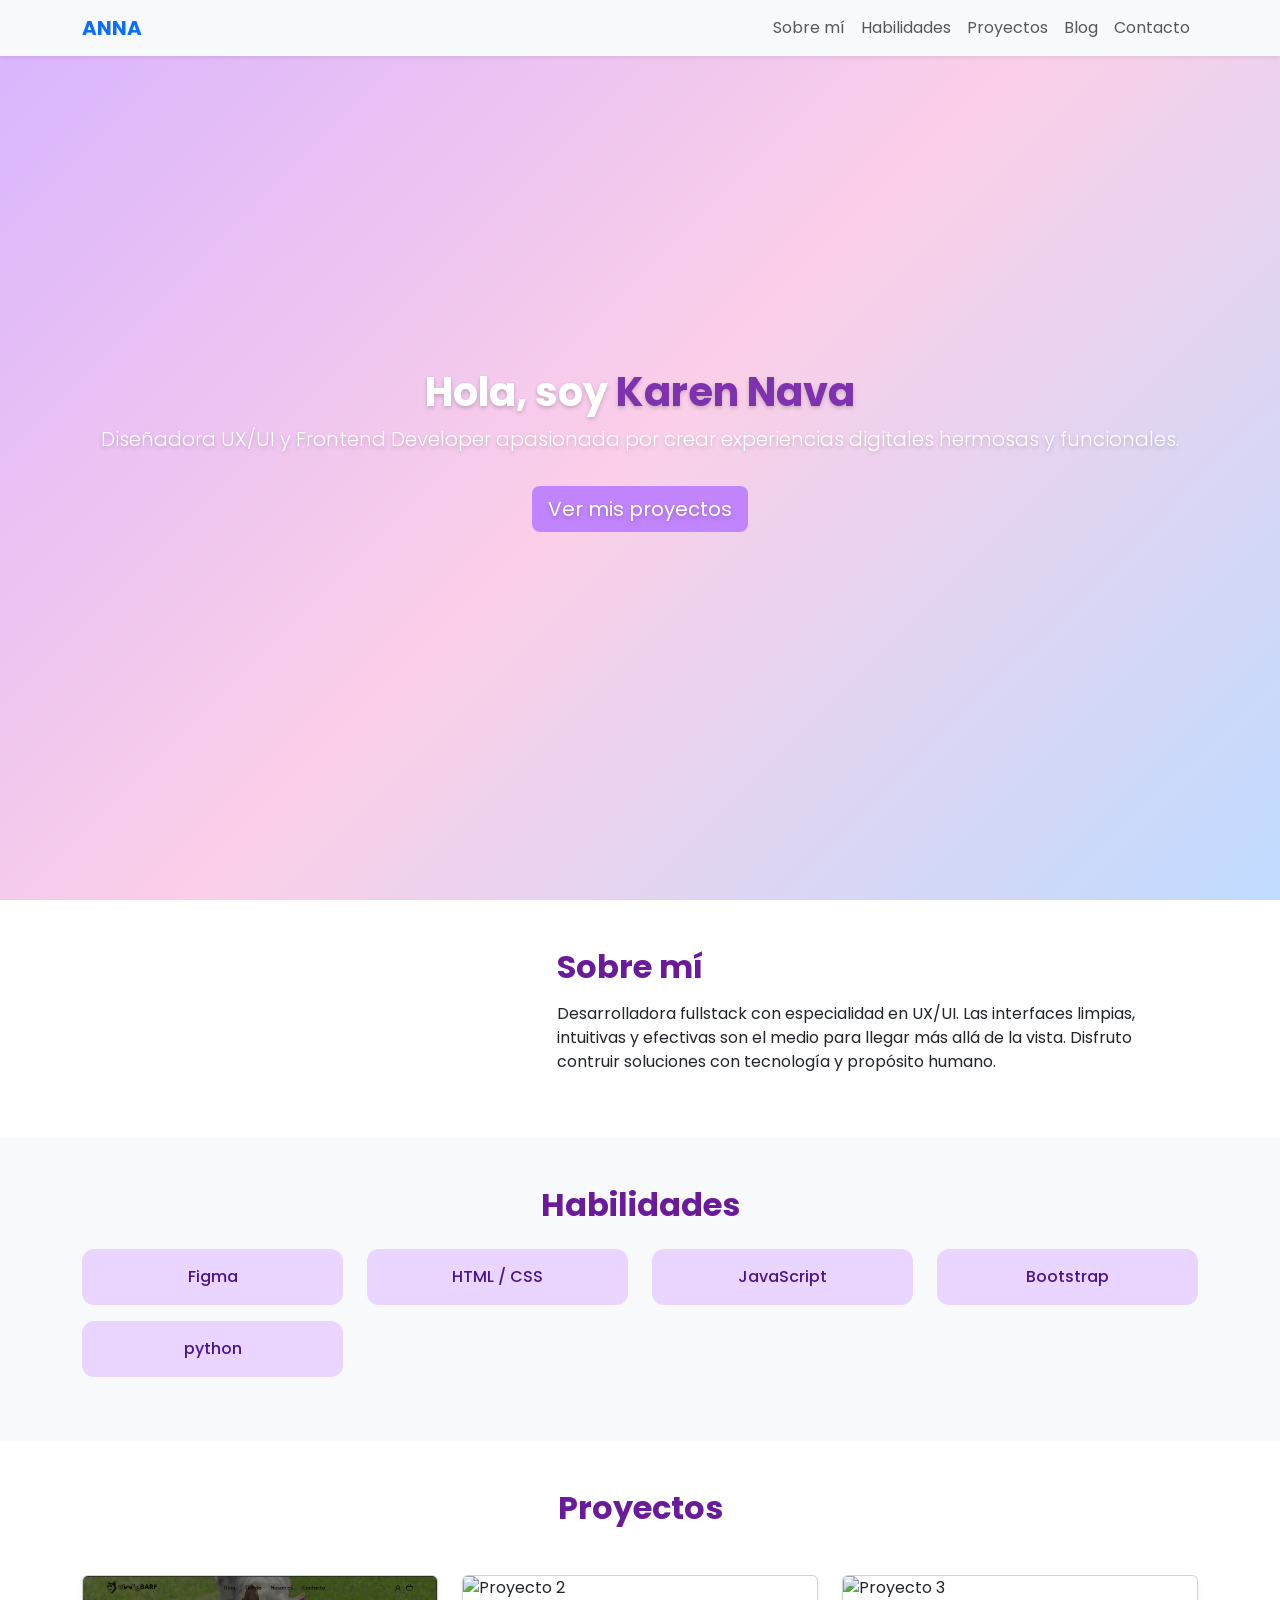
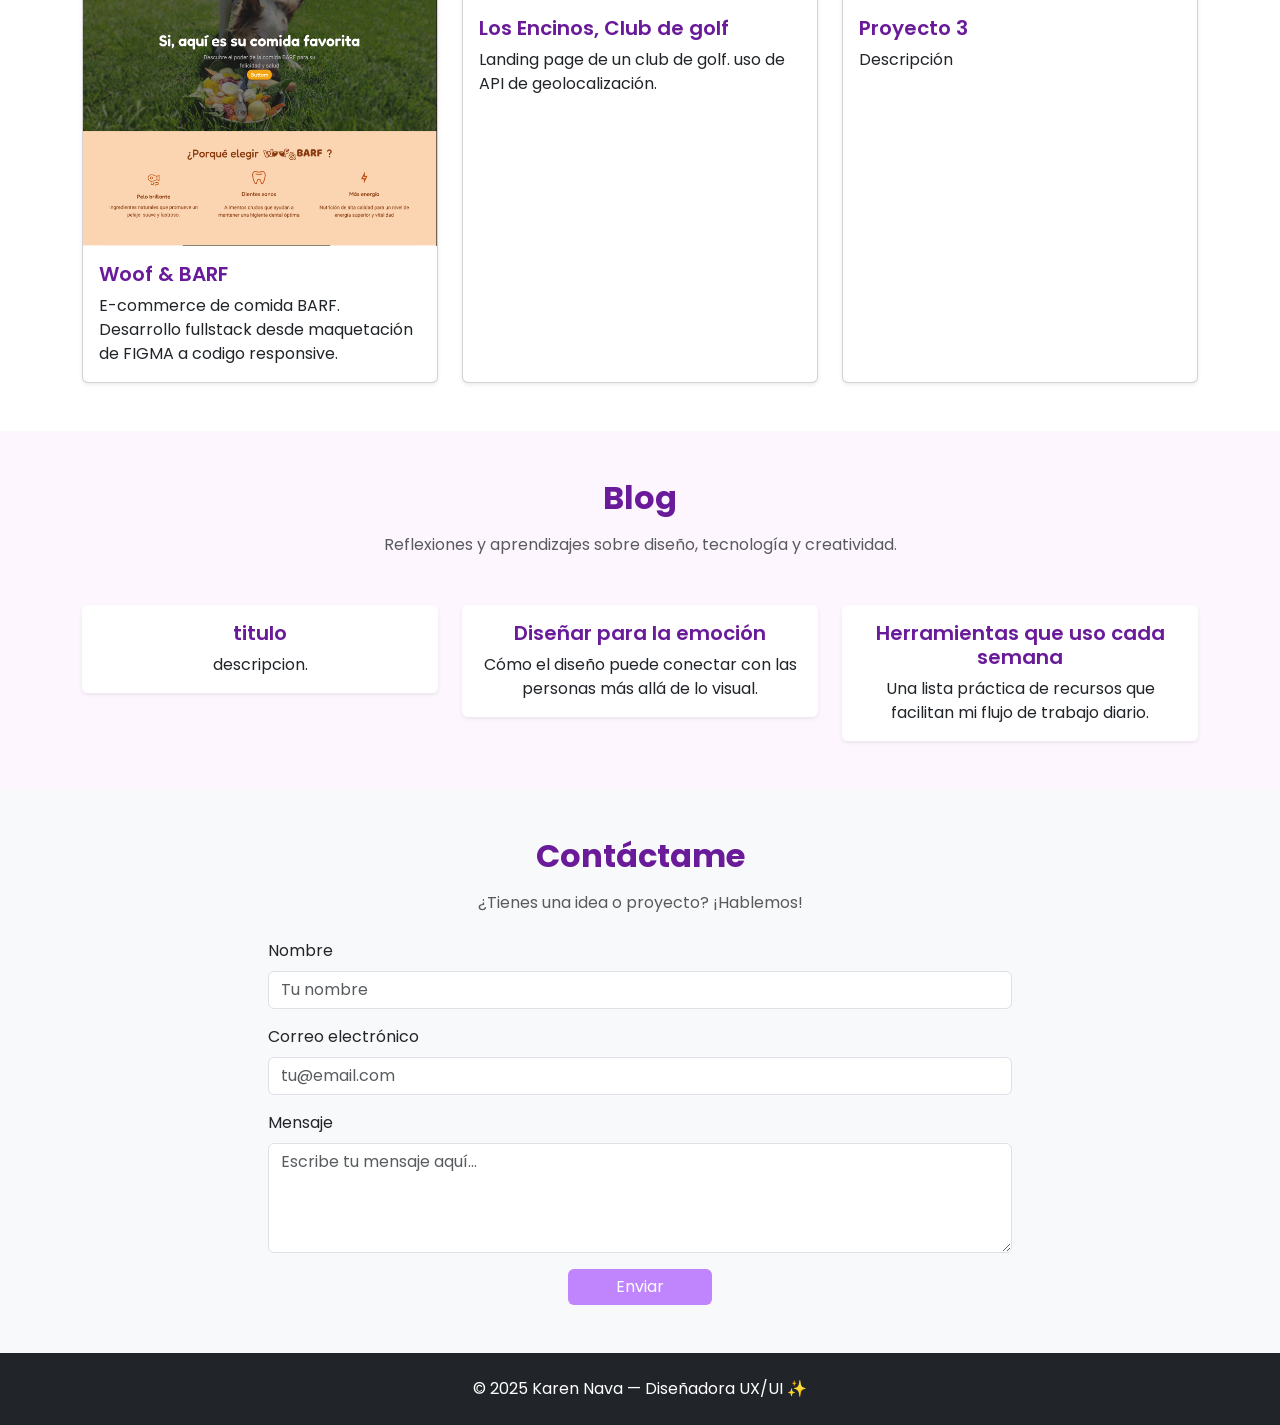
==== index.html @ 2231eab2 "agrego archivos html y css" ====
<!DOCTYPE html>
<html lang="es">
<head>
<meta charset="UTF-8">
<meta name="viewport" content="width=device-width, initial-scale=1.0">
<title>Karen Nava - Portafolio</title>
<link href="https://cdn.jsdelivr.net/npm/bootstrap@5.3.3/dist/css/bootstrap.min.css" rel="stylesheet">
<link href="https://fonts.googleapis.com/css2?family=Poppins:wght@300;500;700&display=swap" rel="stylesheet">
<link rel="stylesheet" href="style.css">
</head>
<body>

<!-- NAVBAR -->
  <nav class="navbar navbar-expand-lg navbar-light bg-light shadow-sm fixed-top">
    <div class="container">
      <a class="navbar-brand fw-bold text-primary" href="#">ANNA</a>
      <button class="navbar-toggler" type="button" data-bs-toggle="collapse" data-bs-target="#navbarNav">
        <span class="navbar-toggler-icon"></span>
      </button>
      <div class="collapse navbar-collapse justify-content-end" id="navbarNav">
        <ul class="navbar-nav">
          <li class="nav-item"><a class="nav-link" href="#about">Sobre mí</a></li>
          <li class="nav-item"><a class="nav-link" href="#skills">Habilidades</a></li>
          <li class="nav-item"><a class="nav-link" href="#projects">Proyectos</a></li>
          <li class="nav-item"><a class="nav-link" href="#blog">Blog</a></li>
          <li class="nav-item"><a class="nav-link" href="#contact">Contacto</a></li>
        </ul>
      </div>
    </div>
  </nav>

  <!-- HERO / ENCABEZADO PRINCIPAL -->
  <section class="hero d-flex align-items-center justify-content-center text-center">
    <div>
      <h1 class="fw-bold">Hola, soy <span class="highlight">Karen Nava</span></h1>
      <p class="lead">Diseñadora UX/UI y Frontend Developer apasionada por crear experiencias digitales hermosas y funcionales.</p>
      <a href="#projects" class="btn btn-lg btn-primary mt-3">Ver mis proyectos</a>
    </div>
  </section>

  <!--SOBRE MÍ -->
  <section id="about" class="container py-5">
    <div class="row align-items-center">
      <div class="col-md-5 text-center">
      </div>
      <div class="col-md-7">
        <h2 class="section-title">Sobre mí</h2>
        <p>
          Desarrolladora fullstack con especialidad en UX/UI. 
          
          Las interfaces limpias, intuitivas y efectivas son el medio para llegar más allá de la vista. 
          Disfruto contruir soluciones con tecnología y propósito humano.
        </p>
      </div>
    </div>
  </section>

  <!-- HABILIDADES -->
  <section id="skills" class="skills-section text-center py-5">
    <div class="container">
    <h2 class="section-title">Habilidades</h2>
    <div class="row mt-4">
        <div class="col-md-3 col-6 mb-3">
        <div class="skill-card">Figma</div>
        </div>
        <div class="col-md-3 col-6 mb-3">
        <div class="skill-card">HTML / CSS</div>
        </div>
        <div class="col-md-3 col-6 mb-3">
        <div class="skill-card">JavaScript</div>
        </div>
        <div class="col-md-3 col-6 mb-3">
        <div class="skill-card">Bootstrap</div>
        </div>
        <div class="col-md-3 col-6 mb-3">
        <div class="skill-card">python</div>
        </div>

        </div>
      </div>
    </div>
  </section>

  <!-- 🎨 PROYECTOS -->
  <section id="projects" class="container py-5">
    <h2 class="section-title text-center">Proyectos</h2>
    <div class="row mt-4 g-4">
      <!-- Proyecto 1 -->
      <div class="col-md-4">
        <div class="card shadow-sm h-100">
          <img src="assets/fondos/woof and BARF index.png" class="card-img-top" alt="Proyecto 1">
          <div class="card-body">
            <h5 class="card-title">Woof & BARF</h5>
            <p class="card-text">E-commerce de comida BARF. Desarrollo fullstack desde maquetación de FIGMA a codigo responsive.</p>
          </div>
        </div>
      </div>

      <!-- Proyecto 2 -->
      <div class="col-md-4">
        <div class="card shadow-sm h-100">
          <img src="assets/proyecto2.jpg" class="card-img-top" alt="Proyecto 2">
          <div class="card-body">
            <h5 class="card-title">Los Encinos, Club de golf</h5>
            <p class="card-text">Landing page de un club de golf. uso de API de geolocalización.</p>
          </div>
        </div>
      </div>

      <!-- Proyecto 3 -->
      <div class="col-md-4">
        <div class="card shadow-sm h-100">
          <img src="assets/proyecto3.jpg" class="card-img-top" alt="Proyecto 3">
          <div class="card-body">
            <h5 class="card-title">Proyecto 3</h5>
            <p class="card-text">Descripción</p>
          </div>
        </div>
      </div>
    </div>
  </section>

  <!-- ✨ BLOG -->
  <section id="blog" class="blog-section py-5 text-center">
    <div class="container">
      <h2 class="section-title">Blog</h2>
      <p class="text-muted mb-5">Reflexiones y aprendizajes sobre diseño, tecnología y creatividad.</p>
      <div class="row g-4">
        <div class="col-md-4">
          <div class="card border-0 shadow-sm">
            <div class="card-body">
              <h5 class="card-title">titulo</h5>
              <p class="card-text">descripcion.</p>
            </div>
          </div>
        </div>
        <div class="col-md-4">
          <div class="card border-0 shadow-sm">
            <div class="card-body">
              <h5 class="card-title">Diseñar para la emoción</h5>
              <p class="card-text">Cómo el diseño puede conectar con las personas más allá de lo visual.</p>
            </div>
          </div>
        </div>
        <div class="col-md-4">
          <div class="card border-0 shadow-sm">
            <div class="card-body">
              <h5 class="card-title">Herramientas que uso cada semana</h5>
              <p class="card-text">Una lista práctica de recursos que facilitan mi flujo de trabajo diario.</p>
            </div>
          </div>
        </div>
      </div>
    </div>
  </section>

  <!-- 💌 CONTACTO -->
  <section id="contact" class="contact-section bg-light py-5">
    <div class="container">
      <h2 class="section-title text-center">Contáctame</h2>
      <p class="text-center text-muted mb-4">¿Tienes una idea o proyecto? ¡Hablemos!</p>

      <!-- Formulario con Bootstrap -->
      <form class="col-md-8 mx-auto">
        <div class="mb-3">
          <label class="form-label">Nombre</label>
          <input type="text" class="form-control" placeholder="Tu nombre">
        </div>
        <div class="mb-3">
          <label class="form-label">Correo electrónico</label>
          <input type="email" class="form-control" placeholder="tu@email.com">
        </div>
        <div class="mb-3">
          <label class="form-label">Mensaje</label>
          <textarea class="form-control" rows="4" placeholder="Escribe tu mensaje aquí..."></textarea>
        </div>
        <div class="text-center">
          <button type="submit" class="btn btn-primary px-5">Enviar</button>
        </div>
      </form>
    </div>
  </section>

  <!-- 🌙 FOOTER -->
  <footer class="text-center py-4 bg-dark text-white">
    © 2025 Karen Nava — Diseñadora UX/UI ✨
  </footer>

  <!-- Bootstrap JS -->
  <script src="https://cdn.jsdelivr.net/npm/bootstrap@5.3.3/dist/js/bootstrap.bundle.min.js"></script>
  <script src="script.js"></script>
</body>
</html>
---- style.css ----
/* Fuente general */
body {
  font-family: 'Poppins', sans-serif;
  scroll-behavior: smooth;
}

/*Sección hero */
.hero {
  height: 100vh;
  background: linear-gradient(135deg, #d8b4fe, #fbcfe8, #bfdbfe);
 /* background-image: "./assets/fondos/portada";*/
  color: #fff;
  text-shadow: 0 2px 4px rgba(0,0,0,0.2);
  padding: 0 15px;
}

.highlight {
  color: #7f32ae;
}

/* Títulos de sección */
.section-title {
  font-weight: 700;
  color: #6a1b9a;
  margin-bottom: 1rem;
}

/* Habilidades */
.skills-section {
  background: #f8f9fa;
}

.skill-card {
  background: #e9d5ff;
  border-radius: 12px;
  padding: 1rem;
  font-weight: 500;
  color: #4a148c;
  transition: transform 0.3s ease;
}

.skill-card:hover {
  transform: translateY(-5px);
  background: #d8b4fe;
}

/* ✨ Blog */
.blog-section {
  background: #fef6ff;
}

.card-title {
  color: #6a1b9a;
  font-weight: 600;
}

/* Formulario */
.btn-primary {
  background-color: #c084fc;
  border: none;
}

.btn-primary:hover {
  background-color: #a855f7;
}

/* 🌙 Footer */
footer {
  background: #5f2888;
}
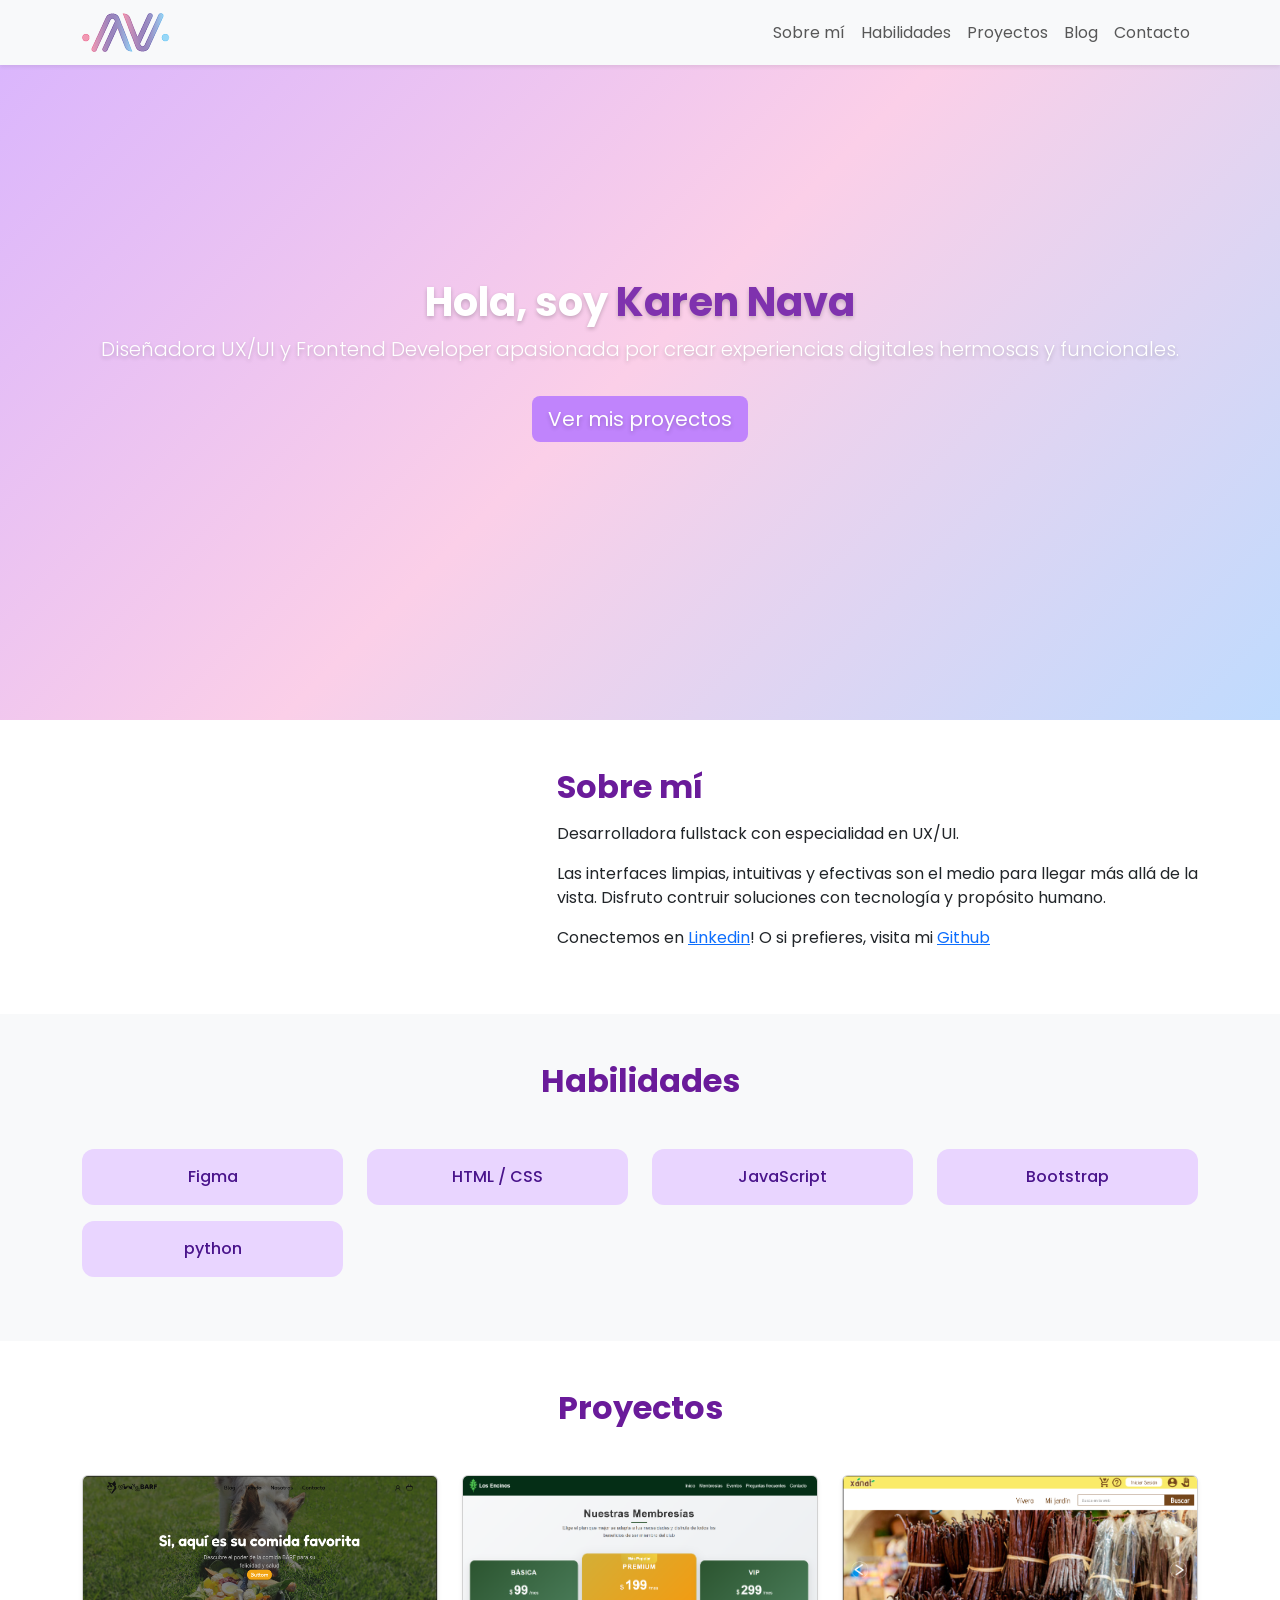
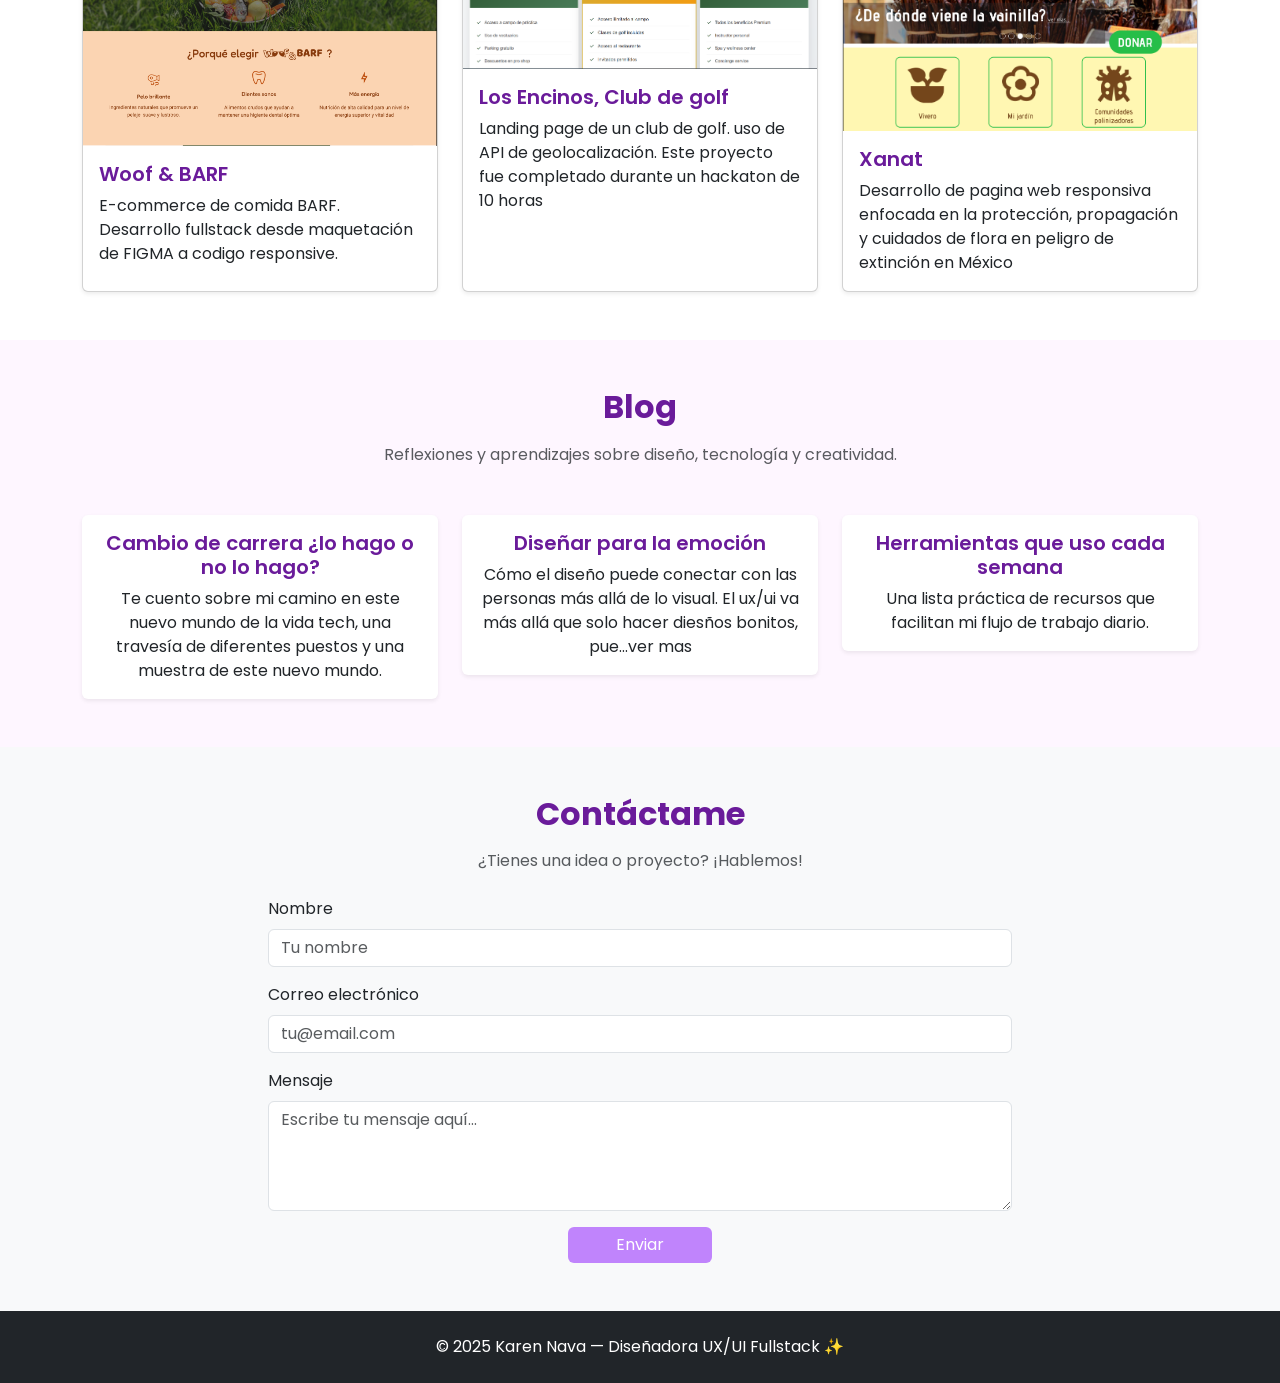
==== commit 29d23ad6: "actualización de información" ====
--- a/index.html
+++ b/index.html
@@ -13,7 +13,9 @@
 <!-- NAVBAR -->
   <nav class="navbar navbar-expand-lg navbar-light bg-light shadow-sm fixed-top">
     <div class="container">
-      <a class="navbar-brand fw-bold text-primary" href="#">ANNA</a>
+      <a class="navbar-brand" href="#">
+                <img src="./assets/logo/logo anna.png" alt="Logo ANNA" id="logo" class="logo">
+</a>
       <button class="navbar-toggler" type="button" data-bs-toggle="collapse" data-bs-target="#navbarNav">
         <span class="navbar-toggler-icon"></span>
       </button>
@@ -45,12 +47,12 @@
       </div>
       <div class="col-md-7">
         <h2 class="section-title">Sobre mí</h2>
-        <p>
-          Desarrolladora fullstack con especialidad en UX/UI. 
+        <p>Desarrolladora fullstack con especialidad en UX/UI.</p> 
           
-          Las interfaces limpias, intuitivas y efectivas son el medio para llegar más allá de la vista. 
-          Disfruto contruir soluciones con tecnología y propósito humano.
+        <p>Las interfaces limpias, intuitivas y efectivas son el medio para llegar más allá de la vista. 
+          Disfruto contruir soluciones con tecnología y propósito humano.</p>
         </p>
+        <p> Conectemos en <a class="Linkedin-link" href="https://www.linkedin.com/in/karen-nava/">Linkedin</a>! O si prefieres, visita mi <a class="Github-link" href="https://github.com/byannakn">Github</a> </p>
       </div>
     </div>
   </section>
@@ -59,7 +61,7 @@
   <section id="skills" class="skills-section text-center py-5">
     <div class="container">
     <h2 class="section-title">Habilidades</h2>
-    <div class="row mt-4">
+    <div class="row mt-5">
         <div class="col-md-3 col-6 mb-3">
         <div class="skill-card">Figma</div>
         </div>
@@ -81,7 +83,7 @@
     </div>
   </section>
 
-  <!-- 🎨 PROYECTOS -->
+  <!-- PROYECTOS -->
   <section id="projects" class="container py-5">
     <h2 class="section-title text-center">Proyectos</h2>
     <div class="row mt-4 g-4">
@@ -99,10 +101,10 @@
       <!-- Proyecto 2 -->
       <div class="col-md-4">
         <div class="card shadow-sm h-100">
-          <img src="assets/proyecto2.jpg" class="card-img-top" alt="Proyecto 2">
+          <img src="assets/fondos/Los encinos landing page.png" class="card-img-top" alt="Proyecto 2">
           <div class="card-body">
             <h5 class="card-title">Los Encinos, Club de golf</h5>
-            <p class="card-text">Landing page de un club de golf. uso de API de geolocalización.</p>
+            <p class="card-text">Landing page de un club de golf. uso de API de geolocalización. Este proyecto fue completado durante un hackaton de 10 horas</p>
           </div>
         </div>
       </div>
@@ -110,17 +112,17 @@
       <!-- Proyecto 3 -->
       <div class="col-md-4">
         <div class="card shadow-sm h-100">
-          <img src="assets/proyecto3.jpg" class="card-img-top" alt="Proyecto 3">
+          <img src="assets/fondos/xanat.png" class="card-img-top" alt="Proyecto 3">
           <div class="card-body">
-            <h5 class="card-title">Proyecto 3</h5>
-            <p class="card-text">Descripción</p>
+            <h5 class="card-title">Xanat</h5>
+            <p class="card-text">Desarrollo de pagina web responsiva enfocada en la protección, propagación y cuidados de flora en peligro de extinción en México</p>
           </div>
         </div>
       </div>
     </div>
   </section>
 
-  <!-- ✨ BLOG -->
+  <!-- BLOG -->
   <section id="blog" class="blog-section py-5 text-center">
     <div class="container">
       <h2 class="section-title">Blog</h2>
@@ -129,8 +131,8 @@
         <div class="col-md-4">
           <div class="card border-0 shadow-sm">
             <div class="card-body">
-              <h5 class="card-title">titulo</h5>
-              <p class="card-text">descripcion.</p>
+              <h5 class="card-title">Cambio de carrera ¿lo hago o no lo hago?</h5>
+              <p class="card-text">Te cuento sobre mi camino en este nuevo mundo de la vida tech, una travesía de diferentes puestos y una muestra de este nuevo mundo.</p>
             </div>
           </div>
         </div>
@@ -138,7 +140,7 @@
           <div class="card border-0 shadow-sm">
             <div class="card-body">
               <h5 class="card-title">Diseñar para la emoción</h5>
-              <p class="card-text">Cómo el diseño puede conectar con las personas más allá de lo visual.</p>
+              <p class="card-text">Cómo el diseño puede conectar con las personas más allá de lo visual. El ux/ui va más allá  que solo hacer diesños bonitos, pue...ver mas</p>
             </div>
           </div>
         </div>
@@ -154,7 +156,7 @@
     </div>
   </section>
 
-  <!-- 💌 CONTACTO -->
+  <!-- CONTACTO -->
   <section id="contact" class="contact-section bg-light py-5">
     <div class="container">
       <h2 class="section-title text-center">Contáctame</h2>
@@ -181,9 +183,9 @@
     </div>
   </section>
 
-  <!-- 🌙 FOOTER -->
+  <!-- FOOTER -->
   <footer class="text-center py-4 bg-dark text-white">
-    © 2025 Karen Nava — Diseñadora UX/UI ✨
+    © 2025 Karen Nava — Diseñadora UX/UI Fullstack ✨
   </footer>
 
   <!-- Bootstrap JS -->
--- a/style.css
+++ b/style.css
@@ -6,7 +6,7 @@
 
 /*Sección hero */
 .hero {
-  height: 100vh;
+  height: 80vh;
   background: linear-gradient(135deg, #d8b4fe, #fbcfe8, #bfdbfe);
  /* background-image: "./assets/fondos/portada";*/
   color: #fff;
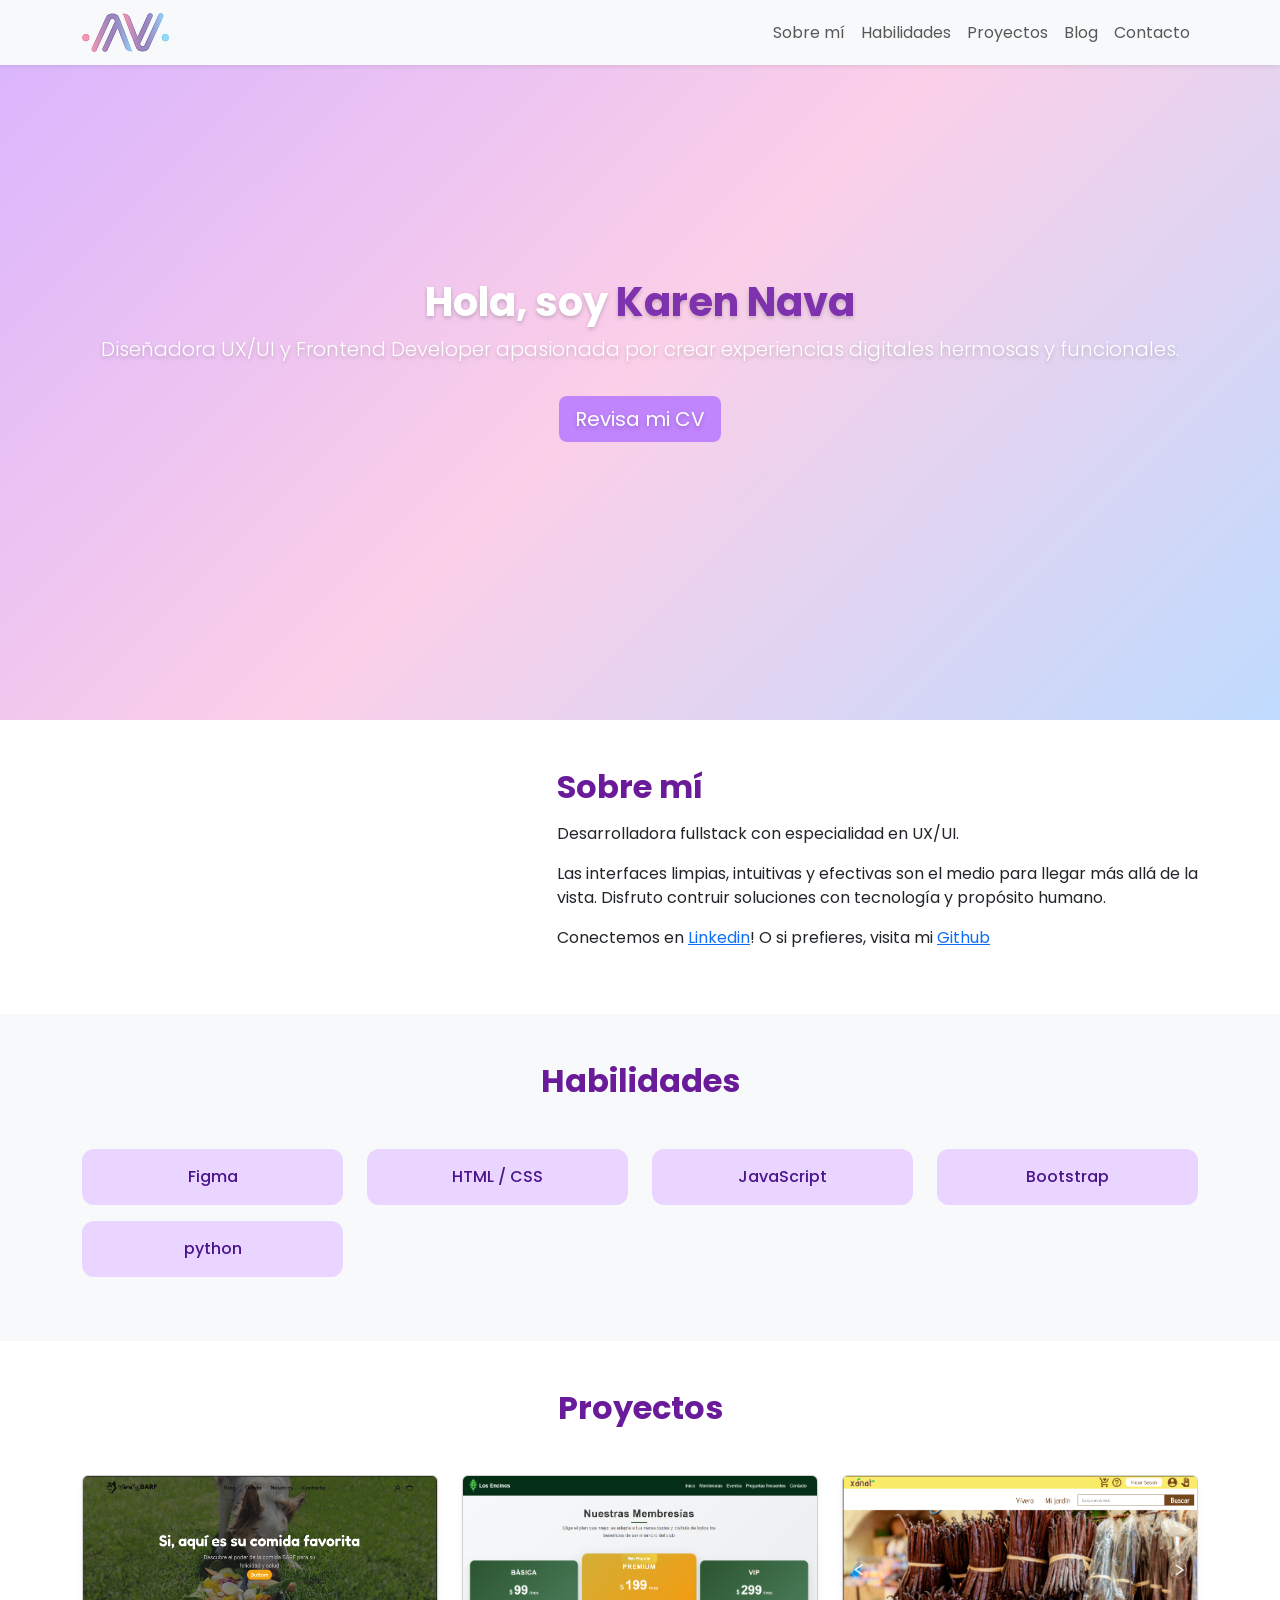
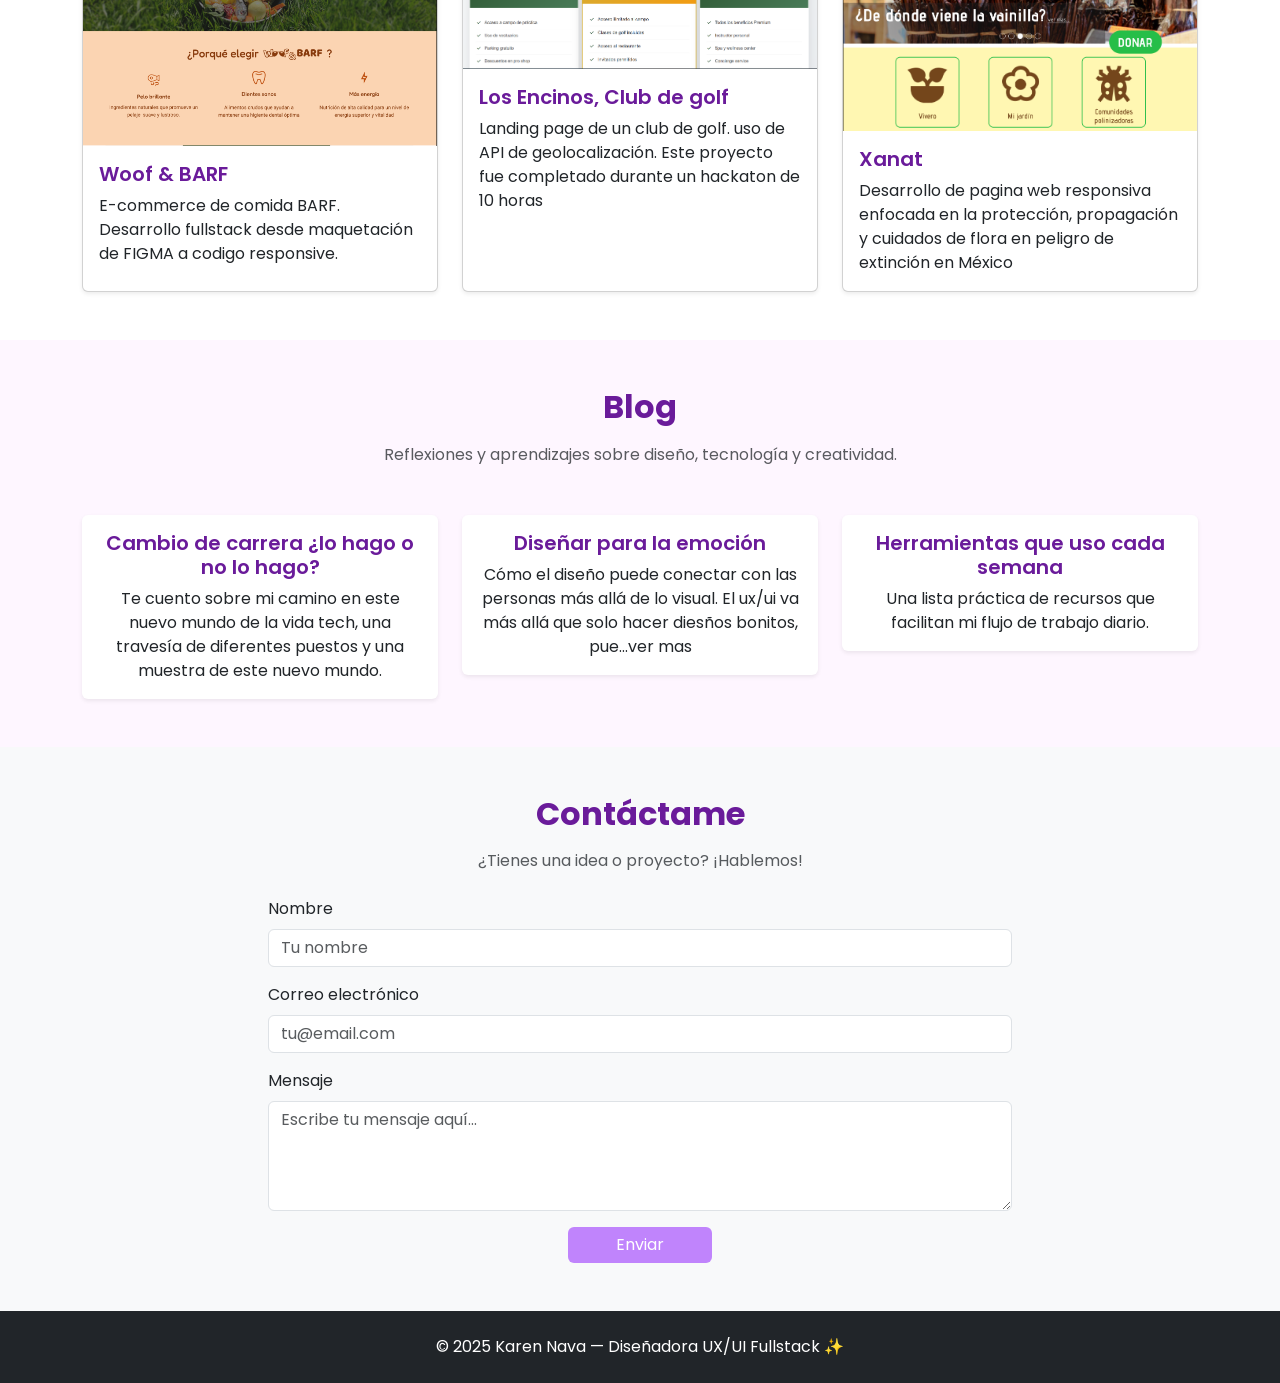
==== commit 12389ca1: "update" ====
--- a/index.html
+++ b/index.html
@@ -36,7 +36,7 @@
     <div>
       <h1 class="fw-bold">Hola, soy <span class="highlight">Karen Nava</span></h1>
       <p class="lead">Diseñadora UX/UI y Frontend Developer apasionada por crear experiencias digitales hermosas y funcionales.</p>
-      <a href="#projects" class="btn btn-lg btn-primary mt-3">Ver mis proyectos</a>
+      <a href="./assets/ANA KAREN NAVA MARTINEZ CV .pdf" class="btn btn-lg btn-primary mt-3">Revisa mi CV</a>
     </div>
   </section>
 
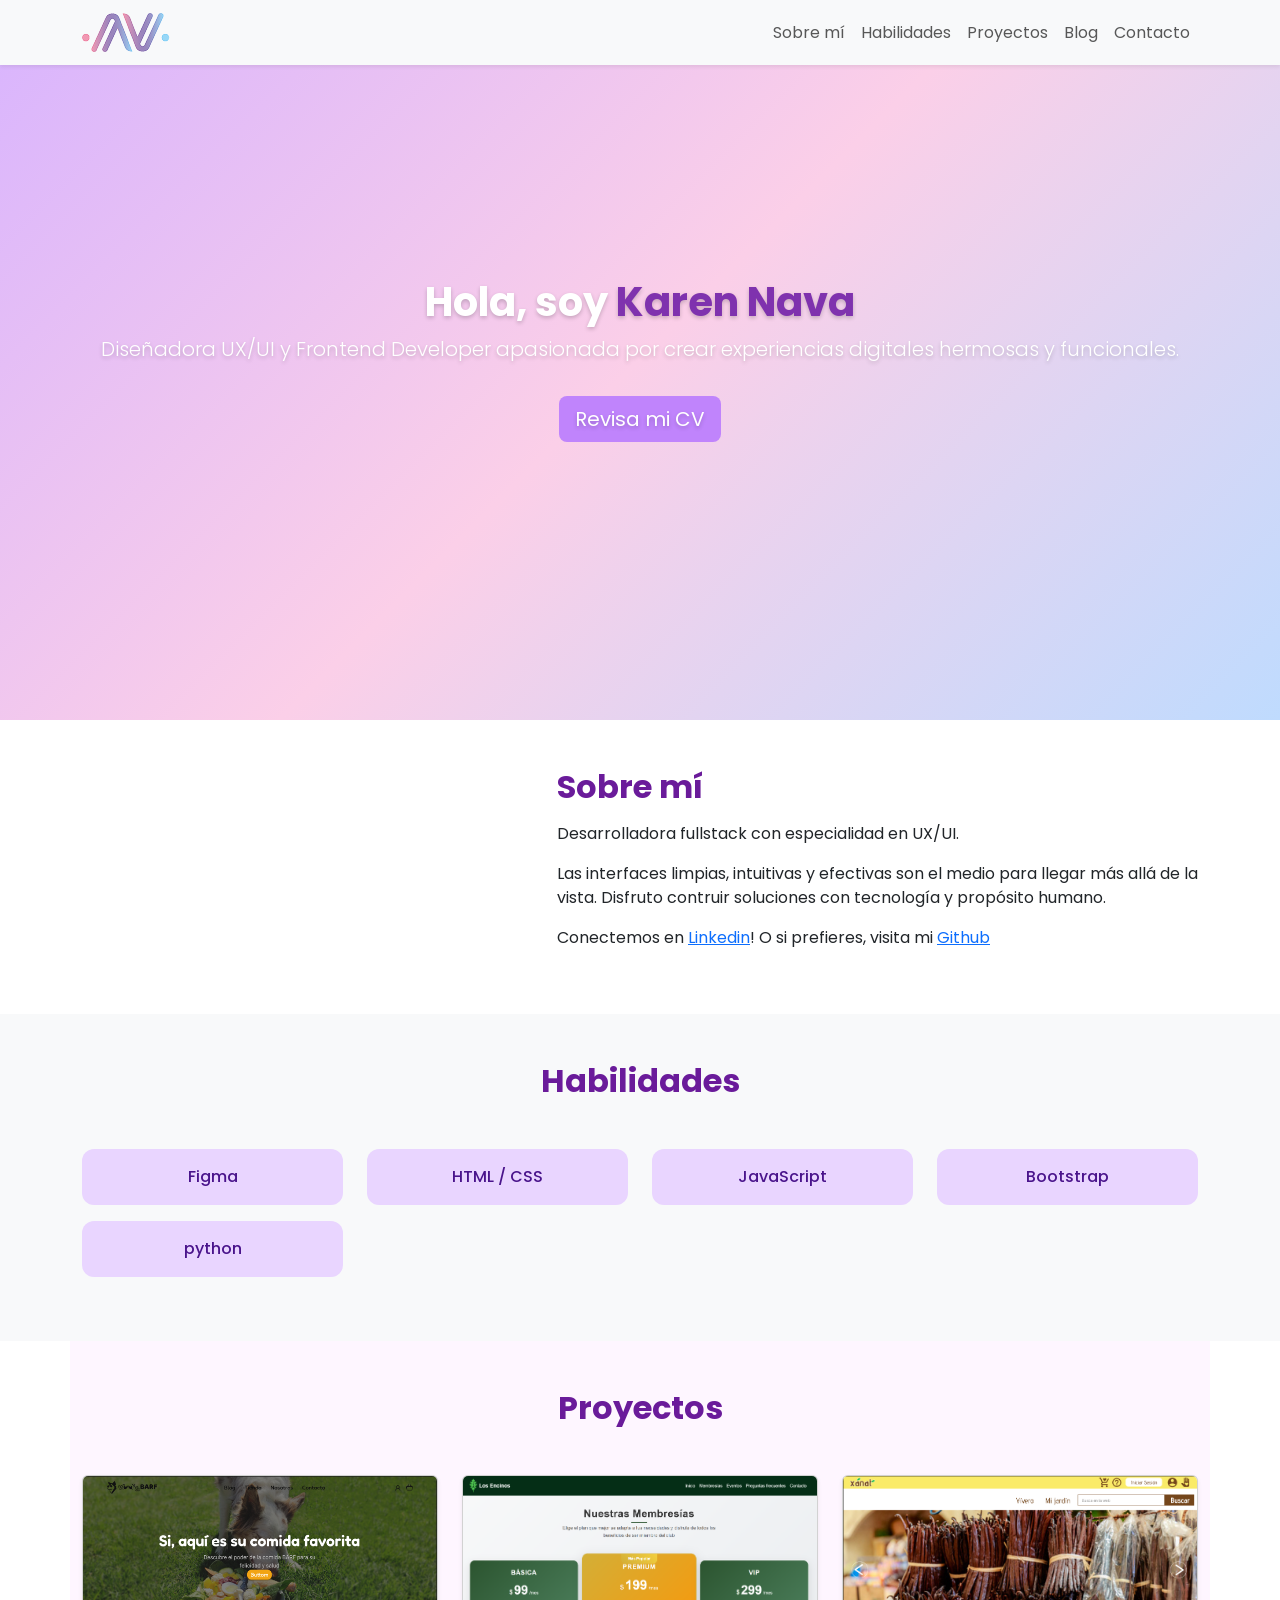
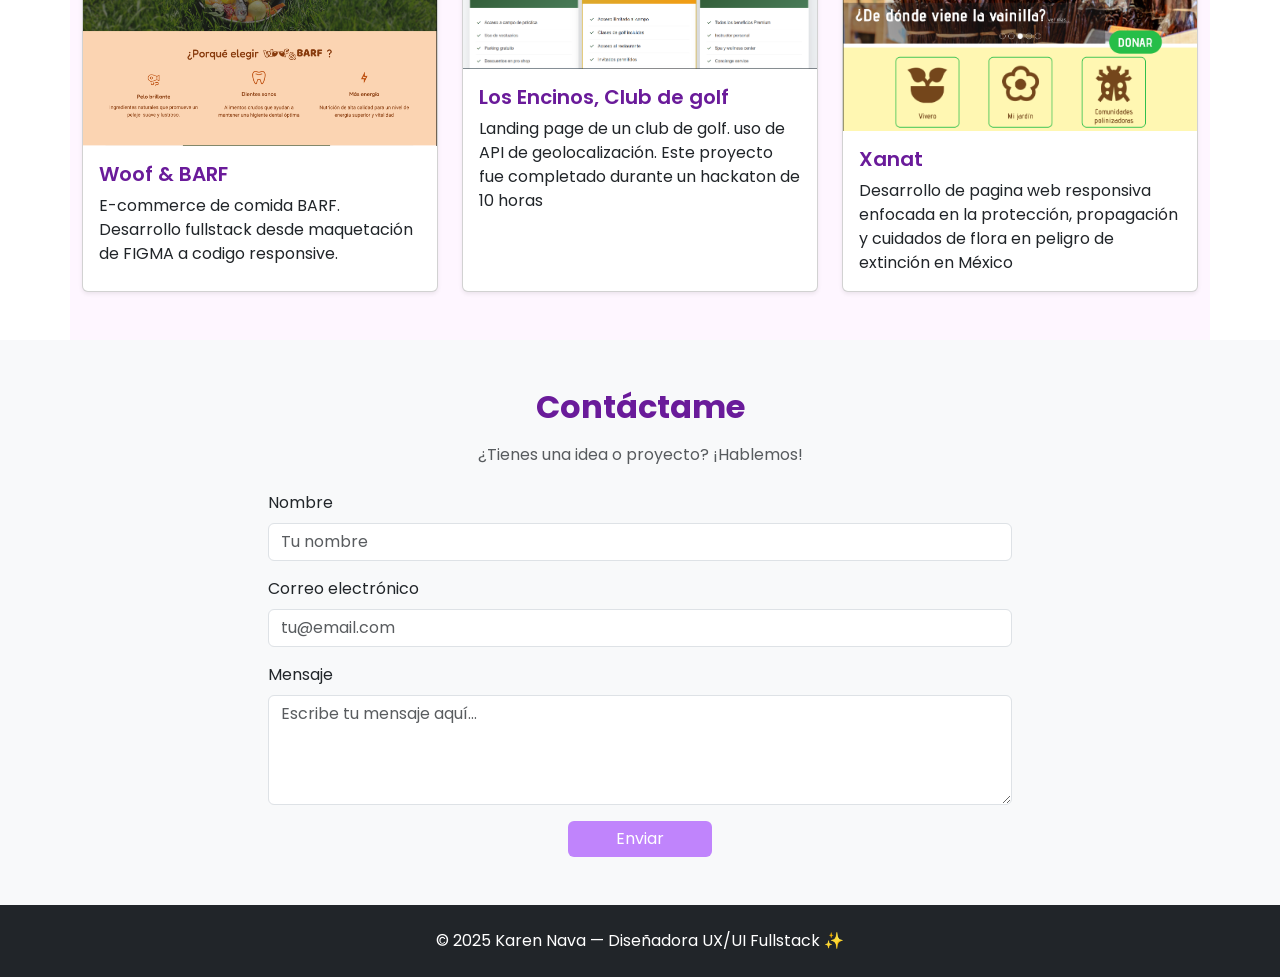
==== commit 005a1f0a: "edición de index" ====
--- a/index.html
+++ b/index.html
@@ -4,6 +4,7 @@
 <meta charset="UTF-8">
 <meta name="viewport" content="width=device-width, initial-scale=1.0">
 <title>Karen Nava - Portafolio</title>
+<link rel="icon" type="image/png" href="./assets/logo/logo mini pixel.png">
 <link href="https://cdn.jsdelivr.net/npm/bootstrap@5.3.3/dist/css/bootstrap.min.css" rel="stylesheet">
 <link href="https://fonts.googleapis.com/css2?family=Poppins:wght@300;500;700&display=swap" rel="stylesheet">
 <link rel="stylesheet" href="style.css">
@@ -36,7 +37,7 @@
     <div>
       <h1 class="fw-bold">Hola, soy <span class="highlight">Karen Nava</span></h1>
       <p class="lead">Diseñadora UX/UI y Frontend Developer apasionada por crear experiencias digitales hermosas y funcionales.</p>
-      <a href="./assets/ANA KAREN NAVA MARTINEZ CV .pdf" class="btn btn-lg btn-primary mt-3">Revisa mi CV</a>
+      <a href="./assets/Ana-Nava-UX-UI-Diseñadora.pdf" class="btn btn-lg btn-primary mt-3">Revisa mi CV</a>
     </div>
   </section>
 
@@ -84,7 +85,7 @@
   </section>
 
   <!-- PROYECTOS -->
-  <section id="projects" class="container py-5">
+  <section id="projects" class="proyects-section container py-5">
     <h2 class="section-title text-center">Proyectos</h2>
     <div class="row mt-4 g-4">
       <!-- Proyecto 1 -->
@@ -116,40 +117,6 @@
           <div class="card-body">
             <h5 class="card-title">Xanat</h5>
             <p class="card-text">Desarrollo de pagina web responsiva enfocada en la protección, propagación y cuidados de flora en peligro de extinción en México</p>
-          </div>
-        </div>
-      </div>
-    </div>
-  </section>
-
-  <!-- BLOG -->
-  <section id="blog" class="blog-section py-5 text-center">
-    <div class="container">
-      <h2 class="section-title">Blog</h2>
-      <p class="text-muted mb-5">Reflexiones y aprendizajes sobre diseño, tecnología y creatividad.</p>
-      <div class="row g-4">
-        <div class="col-md-4">
-          <div class="card border-0 shadow-sm">
-            <div class="card-body">
-              <h5 class="card-title">Cambio de carrera ¿lo hago o no lo hago?</h5>
-              <p class="card-text">Te cuento sobre mi camino en este nuevo mundo de la vida tech, una travesía de diferentes puestos y una muestra de este nuevo mundo.</p>
-            </div>
-          </div>
-        </div>
-        <div class="col-md-4">
-          <div class="card border-0 shadow-sm">
-            <div class="card-body">
-              <h5 class="card-title">Diseñar para la emoción</h5>
-              <p class="card-text">Cómo el diseño puede conectar con las personas más allá de lo visual. El ux/ui va más allá  que solo hacer diesños bonitos, pue...ver mas</p>
-            </div>
-          </div>
-        </div>
-        <div class="col-md-4">
-          <div class="card border-0 shadow-sm">
-            <div class="card-body">
-              <h5 class="card-title">Herramientas que uso cada semana</h5>
-              <p class="card-text">Una lista práctica de recursos que facilitan mi flujo de trabajo diario.</p>
-            </div>
           </div>
         </div>
       </div>
@@ -193,3 +160,5 @@
   <script src="script.js"></script>
 </body>
 </html>
+
+
--- a/style.css
+++ b/style.css
@@ -44,8 +44,8 @@
   background: #d8b4fe;
 }
 
-/* ✨ Blog */
-.blog-section {
+/* proyectos */
+.proyects-section {
   background: #fef6ff;
 }
 
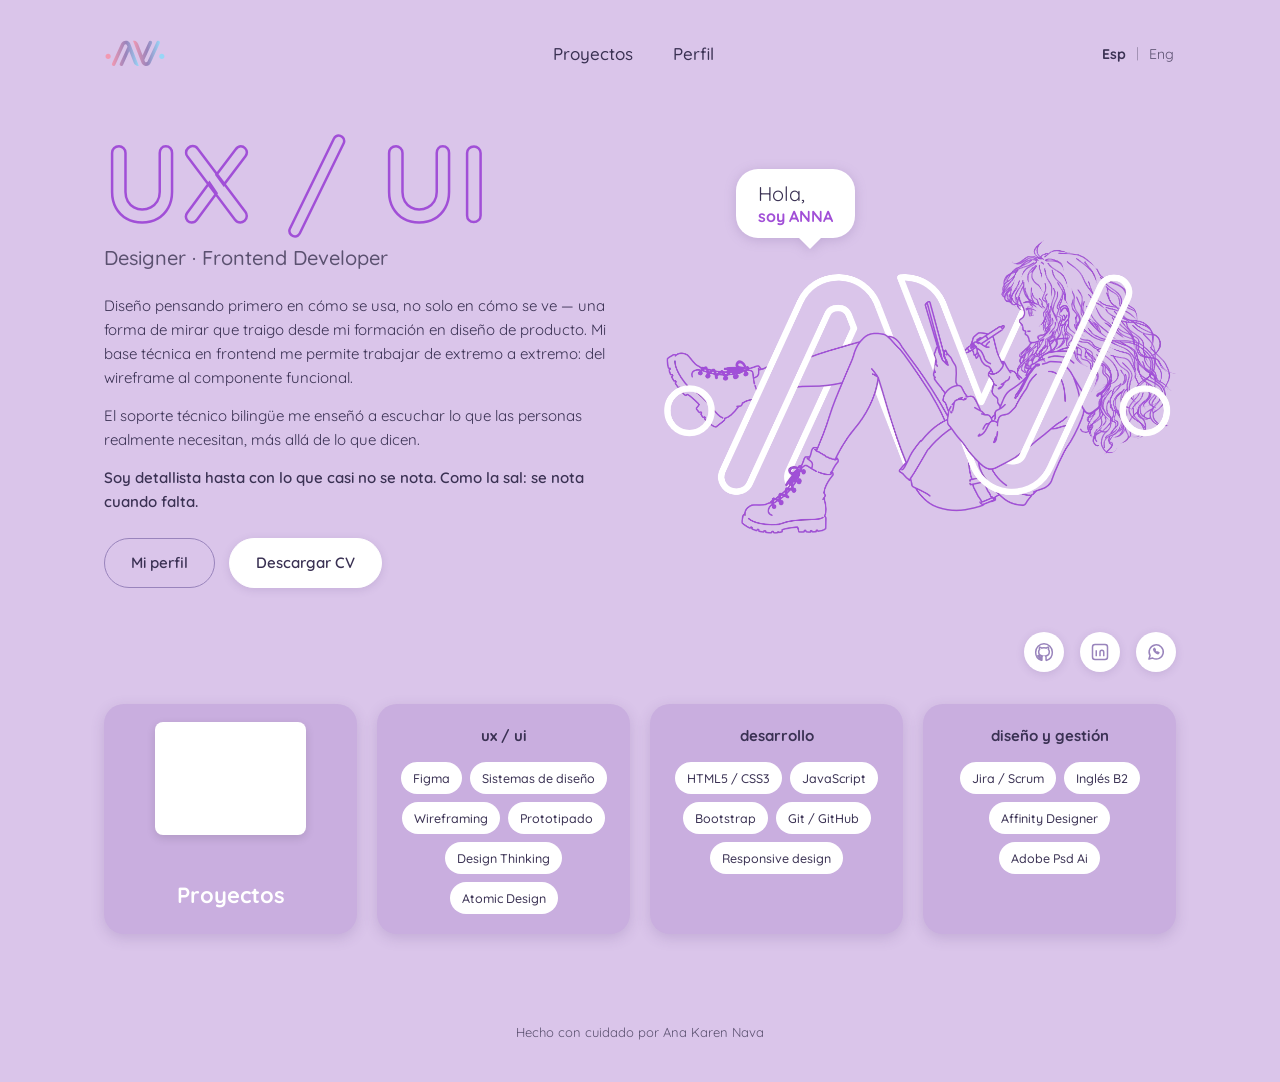
==== commit 159710cd: "first complete" ====
--- a/index.html
+++ b/index.html
@@ -1,164 +1,169 @@
 <!DOCTYPE html>
-<html lang="es">
+<html lang="es" data-assets-base="assets">
 <head>
-<meta charset="UTF-8">
-<meta name="viewport" content="width=device-width, initial-scale=1.0">
-<title>Karen Nava - Portafolio</title>
-<link rel="icon" type="image/png" href="./assets/logo/logo mini pixel.png">
-<link href="https://cdn.jsdelivr.net/npm/bootstrap@5.3.3/dist/css/bootstrap.min.css" rel="stylesheet">
-<link href="https://fonts.googleapis.com/css2?family=Poppins:wght@300;500;700&display=swap" rel="stylesheet">
-<link rel="stylesheet" href="style.css">
+  <meta charset="UTF-8">
+  <meta name="viewport" content="width=device-width, initial-scale=1.0">
+  <title>Ana Karen Nava — UX/UI Designer &amp; Frontend Developer</title>
+  <meta name="description" content="Portfolio de Ana Karen Nava, UX/UI Designer y Frontend Developer.">
+  <link rel="icon" type="image/svg+xml" href="assets/img/logo-anna-color.svg">
+  <link rel="stylesheet" href="assets/css/style.css">
 </head>
 <body>
 
-<!-- NAVBAR -->
-  <nav class="navbar navbar-expand-lg navbar-light bg-light shadow-sm fixed-top">
-    <div class="container">
-      <a class="navbar-brand" href="#">
-                <img src="./assets/logo/logo anna.png" alt="Logo ANNA" id="logo" class="logo">
-</a>
-      <button class="navbar-toggler" type="button" data-bs-toggle="collapse" data-bs-target="#navbarNav">
-        <span class="navbar-toggler-icon"></span>
-      </button>
-      <div class="collapse navbar-collapse justify-content-end" id="navbarNav">
-        <ul class="navbar-nav">
-          <li class="nav-item"><a class="nav-link" href="#about">Sobre mí</a></li>
-          <li class="nav-item"><a class="nav-link" href="#skills">Habilidades</a></li>
-          <li class="nav-item"><a class="nav-link" href="#projects">Proyectos</a></li>
-          <li class="nav-item"><a class="nav-link" href="#blog">Blog</a></li>
-          <li class="nav-item"><a class="nav-link" href="#contact">Contacto</a></li>
-        </ul>
+  <div class="container">
+    <header class="site-header">
+      <a href="index.html" class="logo-mark" aria-label="Ana Karen Nava — inicio">
+        <img src="assets/img/logo-anna-color.svg" alt="" class="logo-img logo-img--color">
+        <img src="assets/img/logo-anna-blanco.svg" alt="" class="logo-img logo-img--white">
+      </a>
+
+      <nav class="main-nav" aria-label="Navegación principal">
+        <a href="#proyectos" data-i18n="nav.proyectos">Proyectos</a>
+        <a href="perfil.html" data-i18n="nav.perfil">Perfil</a>
+      </nav>
+
+      <div class="lang-switch" role="group" aria-label="Idioma / Language">
+        <button type="button" data-lang-option="es">Esp</button>
+        <span class="divider">|</span>
+        <button type="button" data-lang-option="en">Eng</button>
       </div>
-    </div>
-  </nav>
+    </header>
 
-  <!-- HERO / ENCABEZADO PRINCIPAL -->
-  <section class="hero d-flex align-items-center justify-content-center text-center">
-    <div>
-      <h1 class="fw-bold">Hola, soy <span class="highlight">Karen Nava</span></h1>
-      <p class="lead">Diseñadora UX/UI y Frontend Developer apasionada por crear experiencias digitales hermosas y funcionales.</p>
-      <a href="./assets/Ana-Nava-UX-UI-Diseñadora.pdf" class="btn btn-lg btn-primary mt-3">Revisa mi CV</a>
-    </div>
-  </section>
+    <main>
+      <section class="hero">
+        <div class="hero-text">
+          <h1 class="hero-title">UX / UI</h1>
+          <p class="hero-subtitle" data-i18n="hero.role">Designer · Frontend Developer</p>
 
-  <!--SOBRE MÍ -->
-  <section id="about" class="container py-5">
-    <div class="row align-items-center">
-      <div class="col-md-5 text-center">
-      </div>
-      <div class="col-md-7">
-        <h2 class="section-title">Sobre mí</h2>
-        <p>Desarrolladora fullstack con especialidad en UX/UI.</p> 
-          
-        <p>Las interfaces limpias, intuitivas y efectivas son el medio para llegar más allá de la vista. 
-          Disfruto contruir soluciones con tecnología y propósito humano.</p>
-        </p>
-        <p> Conectemos en <a class="Linkedin-link" href="https://www.linkedin.com/in/karen-nava/">Linkedin</a>! O si prefieres, visita mi <a class="Github-link" href="https://github.com/byannakn">Github</a> </p>
-      </div>
-    </div>
-  </section>
+          <div class="hero-copy">
+            <p data-i18n="hero.p1"></p>
+            <p data-i18n="hero.p2"></p>
+            <p data-i18n="hero.p3"></p>
+          </div>
 
-  <!-- HABILIDADES -->
-  <section id="skills" class="skills-section text-center py-5">
-    <div class="container">
-    <h2 class="section-title">Habilidades</h2>
-    <div class="row mt-5">
-        <div class="col-md-3 col-6 mb-3">
-        <div class="skill-card">Figma</div>
-        </div>
-        <div class="col-md-3 col-6 mb-3">
-        <div class="skill-card">HTML / CSS</div>
-        </div>
-        <div class="col-md-3 col-6 mb-3">
-        <div class="skill-card">JavaScript</div>
-        </div>
-        <div class="col-md-3 col-6 mb-3">
-        <div class="skill-card">Bootstrap</div>
-        </div>
-        <div class="col-md-3 col-6 mb-3">
-        <div class="skill-card">python</div>
+          <div class="hero-actions">
+            <a href="perfil.html" class="btn btn-outline" data-i18n="buttons.perfil">Mi perfil</a>
+            <a href="files/cv.pdf" class="btn btn-solid" data-i18n="buttons.cv" download>Descargar CV</a>
+          </div>
         </div>
 
+        <div class="hero-visual">
+          <div class="speech-bubble">
+            <span data-i18n="bubble.greeting">Hola,</span>
+            <strong data-i18n="bubble.name">soy ANNA</strong>
+          </div>
+
+          <a href="perfil.html" class="hero-illustration-link" aria-describedby="about-tip">
+            <img class="hero-illustration" src="assets/img/hero.webp" width="1003" height="576"
+                 alt="Ilustración de una chica reclinada con botas, dibujando en una tableta, junto a las letras A y V del logotipo."
+                 data-i18n-attr="alt:about.alt">
+            <span id="about-tip" class="about-tooltip" data-i18n="about.tooltip">Acerca de mí</span>
+          </a>
         </div>
+      </section>
+
+      <div class="social-row">
+        <a href="https://github.com/byannakn" target="_blank" rel="noopener noreferrer" aria-label="GitHub">
+          <svg viewBox="0 0 24 24" fill="none" stroke="#9984BC" stroke-width="1.8"><path d="M12 2C6.48 2 2 6.58 2 12.25c0 4.53 2.87 8.37 6.84 9.73.5.1.68-.22.68-.49 0-.24-.01-1.04-.01-1.89-2.78.62-3.37-1.22-3.37-1.22-.46-1.19-1.11-1.51-1.11-1.51-.91-.63.07-.62.07-.62 1 .07 1.53 1.05 1.53 1.05.89 1.56 2.34 1.11 2.91.85.09-.66.35-1.11.63-1.37-2.22-.26-4.56-1.14-4.56-5.06 0-1.12.39-2.03 1.03-2.75-.1-.26-.45-1.31.1-2.73 0 0 .84-.28 2.75 1.05a9.4 9.4 0 0 1 5 0c1.91-1.33 2.75-1.05 2.75-1.05.55 1.42.2 2.47.1 2.73.64.72 1.03 1.63 1.03 2.75 0 3.93-2.34 4.79-4.57 5.05.36.32.68.95.68 1.92 0 1.39-.01 2.51-.01 2.85 0 .27.18.6.69.49A10.26 10.26 0 0 0 22 12.25C22 6.58 17.52 2 12 2Z"/></svg>
+        </a>
+        <a href="https://www.linkedin.com/in/karen-nava/?skipRedirect=true" target="_blank" rel="noopener noreferrer" aria-label="LinkedIn">
+          <svg viewBox="0 0 24 24" fill="none" stroke="#9984BC" stroke-width="1.8"><rect x="3" y="3" width="18" height="18" rx="3"/><path d="M7.5 10v7M7.5 7v.01M12 17v-4.5c0-1.38 1-2.5 2.25-2.5S16.5 11.12 16.5 12.5V17"/></svg>
+        </a>
+        <a href="https://wa.me/525653214409" target="_blank" rel="noopener noreferrer" aria-label="WhatsApp">
+          <svg viewBox="0 0 24 24" fill="none" stroke="#9984BC" stroke-width="1.8" stroke-linecap="round" stroke-linejoin="round"><path d="M3.5 20.5l1.4-4.3A8.5 8.5 0 1 1 8 19.3l-4.5 1.2z"/><path d="M9.2 8.6c.2 2.4 2.7 5 5.2 5.4l1.1-1.1-1.9-1-.9.7c-.9-.4-1.8-1.3-2.2-2.2l.7-.9-1-1.9-1 1z"/></svg>
+        </a>
       </div>
-    </div>
-  </section>
 
-  <!-- PROYECTOS -->
-  <section id="projects" class="proyects-section container py-5">
-    <h2 class="section-title text-center">Proyectos</h2>
-    <div class="row mt-4 g-4">
-      <!-- Proyecto 1 -->
-      <div class="col-md-4">
-        <div class="card shadow-sm h-100">
-          <img src="assets/fondos/woof and BARF index.png" class="card-img-top" alt="Proyecto 1">
-          <div class="card-body">
-            <h5 class="card-title">Woof & BARF</h5>
-            <p class="card-text">E-commerce de comida BARF. Desarrollo fullstack desde maquetación de FIGMA a codigo responsive.</p>
+      <div class="lower-grid">
+        <a href="#proyectos" class="projects-folder">
+          <div class="folder-icon"></div>
+          <span data-i18n="projects.cta">Proyectos</span>
+        </a>
+
+        <div class="skill-card">
+          <h3 data-i18n="skills.uxui.title">ux / ui</h3>
+          <div class="tag-group">
+            <span class="tag-pill">Figma</span>
+            <span class="tag-pill">Sistemas de diseño</span>
+            <span class="tag-pill">Wireframing</span>
+            <span class="tag-pill">Prototipado</span>
+            <span class="tag-pill">Design Thinking</span>
+            <span class="tag-pill">Atomic Design</span>
+          </div>
+        </div>
+
+        <div class="skill-card">
+          <h3 data-i18n="skills.dev.title">desarrollo</h3>
+          <div class="tag-group">
+            <span class="tag-pill">HTML5 / CSS3</span>
+            <span class="tag-pill">JavaScript</span>
+            <span class="tag-pill">Bootstrap</span>
+            <span class="tag-pill">Git / GitHub</span>
+            <span class="tag-pill">Responsive design</span>
+          </div>
+        </div>
+
+        <div class="skill-card">
+          <h3 data-i18n="skills.mgmt.title">diseño y gestión</h3>
+          <div class="tag-group">
+            <span class="tag-pill">Jira / Scrum</span>
+            <span class="tag-pill">Inglés B2</span>
+            <span class="tag-pill">Affinity Designer</span>
+            <span class="tag-pill">Adobe Psd Ai</span>
           </div>
         </div>
       </div>
+    </main>
 
-      <!-- Proyecto 2 -->
-      <div class="col-md-4">
-        <div class="card shadow-sm h-100">
-          <img src="assets/fondos/Los encinos landing page.png" class="card-img-top" alt="Proyecto 2">
-          <div class="card-body">
-            <h5 class="card-title">Los Encinos, Club de golf</h5>
-            <p class="card-text">Landing page de un club de golf. uso de API de geolocalización. Este proyecto fue completado durante un hackaton de 10 horas</p>
+    <footer class="site-footer">
+      <span data-i18n="footer.rights">Hecho con cuidado por Ana Karen Nava</span>
+    </footer>
+  </div>
+
+  <!-- Ventana de Proyectos: se abre con index.html#proyectos (enlace compartible).
+       Pestaña Branding: se agregará aquí cuando haya contenido listo. -->
+  <dialog id="projects-modal" class="projects-modal" aria-labelledby="projects-modal-title">
+    <div class="pm-panel">
+      <div class="pm-ghosts" aria-hidden="true">
+        <img data-ghost="woof" src="assets/img/projects/woof-barf/ghost.webp" alt="" loading="lazy">
+        <img data-ghost="xanat" src="assets/img/projects/xanat/ghost.webp" alt="" loading="lazy">
+      </div>
+      <div class="pm-scrim" aria-hidden="true"></div>
+
+      <div class="pm-head">
+        <h2 id="projects-modal-title" class="pm-tab">UX / UI</h2>
+        <div class="pm-tools">
+          <div class="lang-switch" role="group" aria-label="Idioma / Language">
+            <button type="button" data-lang-option="es">Esp</button>
+            <span class="divider">|</span>
+            <button type="button" data-lang-option="en">Eng</button>
           </div>
+          <button type="button" class="pm-close" aria-label="Cerrar ventana de proyectos" data-i18n-attr="aria-label:modal.close">
+            <svg viewBox="0 0 24 24" fill="none" stroke="currentColor" stroke-width="2.4" stroke-linecap="round"><path d="M6 6l12 12M18 6L6 18"/></svg>
+          </button>
         </div>
       </div>
 
-      <!-- Proyecto 3 -->
-      <div class="col-md-4">
-        <div class="card shadow-sm h-100">
-          <img src="assets/fondos/xanat.png" class="card-img-top" alt="Proyecto 3">
-          <div class="card-body">
-            <h5 class="card-title">Xanat</h5>
-            <p class="card-text">Desarrollo de pagina web responsiva enfocada en la protección, propagación y cuidados de flora en peligro de extinción en México</p>
-          </div>
-        </div>
-      </div>
+      <ul class="pm-grid">
+        <li>
+          <a class="pm-card" href="proyecto-woof-barf.html" data-ghost="woof">
+            <img src="assets/img/projects/woof-barf/thumb.webp" alt="" width="480" height="360" loading="lazy">
+            <span class="pm-card-title">Woof &amp; BARF</span>
+            <span class="pm-card-desc" data-i18n="modal.woof">E-commerce con carácter para comida BARF</span>
+          </a>
+        </li>
+        <li>
+          <a class="pm-card" href="proyecto-xanat.html" data-ghost="xanat">
+            <img src="assets/img/projects/xanat/thumb.webp" alt="" width="480" height="360" loading="lazy">
+            <span class="pm-card-title">Xanat</span>
+            <span class="pm-card-desc" data-i18n="modal.xanat">App y sitio para proteger flora en peligro de extinción</span>
+          </a>
+        </li>
+      </ul>
     </div>
-  </section>
+  </dialog>
 
-  <!-- CONTACTO -->
-  <section id="contact" class="contact-section bg-light py-5">
-    <div class="container">
-      <h2 class="section-title text-center">Contáctame</h2>
-      <p class="text-center text-muted mb-4">¿Tienes una idea o proyecto? ¡Hablemos!</p>
-
-      <!-- Formulario con Bootstrap -->
-      <form class="col-md-8 mx-auto">
-        <div class="mb-3">
-          <label class="form-label">Nombre</label>
-          <input type="text" class="form-control" placeholder="Tu nombre">
-        </div>
-        <div class="mb-3">
-          <label class="form-label">Correo electrónico</label>
-          <input type="email" class="form-control" placeholder="tu@email.com">
-        </div>
-        <div class="mb-3">
-          <label class="form-label">Mensaje</label>
-          <textarea class="form-control" rows="4" placeholder="Escribe tu mensaje aquí..."></textarea>
-        </div>
-        <div class="text-center">
-          <button type="submit" class="btn btn-primary px-5">Enviar</button>
-        </div>
-      </form>
-    </div>
-  </section>
-
-  <!-- FOOTER -->
-  <footer class="text-center py-4 bg-dark text-white">
-    © 2025 Karen Nava — Diseñadora UX/UI Fullstack ✨
-  </footer>
-
-  <!-- Bootstrap JS -->
-  <script src="https://cdn.jsdelivr.net/npm/bootstrap@5.3.3/dist/js/bootstrap.bundle.min.js"></script>
-  <script src="script.js"></script>
+  <script src="assets/js/i18n.js"></script>
+  <script src="assets/js/main.js"></script>
 </body>
 </html>
-
-
--- a/assets/css/style.css
+++ b/assets/css/style.css
@@ -0,0 +1,888 @@
+/* ==========================================================
+   Ana Karen Nava — Portfolio
+   Paleta y tipografía definidas en el proceso de diseño:
+   fondo DAC5EA, acento de marca 9984BC, acento de ilustración
+   A14FD7, texto oscuro 3A3153. Todo en Quicksand.
+   ========================================================== */
+
+@import url('https://fonts.googleapis.com/css2?family=Quicksand:wght@400;500;600;700&display=swap');
+
+:root {
+  --color-bg: #DAC5EA;
+  --color-bg-card: #C9AEDF;
+  --color-brand: #9984BC;
+  --color-illustration: #A14FD7;
+  --color-blue: #98D6F7;
+  --color-pink: #F299B2;
+  --color-text: #3A3153;
+  --color-text-soft: #5B5170;
+  --color-white: #FFFFFF;
+  --color-tooltip-bg: #4A4258;
+
+  --shadow-soft: 0 2px 8px rgba(90, 60, 130, 0.15);
+  --shadow-card: 0 4px 14px rgba(90, 60, 130, 0.18);
+
+  --radius-md: 12px;
+  --radius-lg: 20px;
+  --radius-pill: 999px;
+
+  --font-body: 'Quicksand', sans-serif;
+
+  --container-width: 1120px;
+}
+
+* { box-sizing: border-box; }
+
+html, body {
+  margin: 0;
+  padding: 0;
+}
+
+body {
+  font-family: var(--font-body);
+  background: var(--color-bg);
+  color: var(--color-text);
+  line-height: 1.6;
+  -webkit-font-smoothing: antialiased;
+}
+
+/* Respeta preferencia de movimiento reducido */
+@media (prefers-reduced-motion: reduce) {
+  * { animation-duration: 0.01ms !important; transition-duration: 0.01ms !important; }
+}
+
+a { color: inherit; text-decoration: none; }
+
+.container {
+  max-width: var(--container-width);
+  margin: 0 auto;
+  padding: 0 24px;
+}
+
+/* ---------- Header ---------- */
+.site-header {
+  display: flex;
+  align-items: center;
+  justify-content: space-between;
+  padding: 28px 0 12px;
+}
+
+.logo-mark {
+  position: relative;
+  display: block;
+  width: 62px;
+  height: 51px;
+}
+
+.logo-img {
+  position: absolute;
+  top: 0;
+  left: 0;
+  width: 100%;
+  height: 100%;
+  transition: opacity 0.12s ease;
+}
+
+.logo-img--white {
+  opacity: 0;
+}
+
+/* Destello blanco como feedback táctil al hacer clic; en :focus-visible
+   también se muestra brevemente para paridad con navegación por teclado */
+.logo-mark:active .logo-img--white,
+.logo-mark:focus-visible .logo-img--white {
+  opacity: 1;
+}
+
+.logo-mark:hover {
+  transform: scale(1.04);
+}
+
+.main-nav {
+  display: flex;
+  align-items: center;
+  gap: 40px;
+}
+
+.main-nav a {
+  font-size: 17px;
+  font-weight: 500;
+  color: var(--color-text);
+  transition: color 0.15s ease;
+}
+
+.main-nav a:hover,
+.main-nav a:focus-visible {
+  color: var(--color-illustration);
+}
+
+.lang-switch {
+  display: flex;
+  align-items: center;
+  gap: 8px;
+  font-size: 14px;
+}
+
+.lang-switch button {
+  background: none;
+  border: none;
+  font-family: var(--font-body);
+  font-size: 14px;
+  color: var(--color-text-soft);
+  cursor: pointer;
+  padding: 4px 2px;
+}
+
+.lang-switch button.is-active {
+  color: var(--color-text);
+  font-weight: 700;
+}
+
+.lang-switch .divider {
+  color: var(--color-text-soft);
+  opacity: 0.5;
+}
+
+/* Foco visible accesible en toda la página */
+a:focus-visible,
+button:focus-visible {
+  outline: 2px solid var(--color-illustration);
+  outline-offset: 3px;
+  border-radius: 4px;
+}
+
+/* ---------- Hero ---------- */
+.hero {
+  display: grid;
+  grid-template-columns: 1fr 1fr;
+  gap: 48px;
+  align-items: center;
+  padding: 40px 0 24px;
+}
+
+.hero-title {
+  font-family: var(--font-body);
+  font-weight: 700;
+  font-size: clamp(64px, 9vw, 108px);
+  line-height: 0.95;
+  color: transparent;
+  -webkit-text-stroke: 2.5px var(--color-illustration);
+  margin: 0 0 8px;
+  letter-spacing: 2px;
+}
+
+.hero-subtitle {
+  font-size: 20px;
+  font-weight: 500;
+  color: var(--color-text-soft);
+  margin: 0 0 20px;
+}
+
+.hero-copy p {
+  margin: 0 0 14px;
+  font-size: 15px;
+  color: var(--color-text);
+}
+
+.hero .hero-copy p:last-of-type {
+  font-weight: 600;
+}
+
+.hero-actions {
+  display: flex;
+  gap: 14px;
+  margin-top: 24px;
+  flex-wrap: wrap;
+}
+
+.btn {
+  font-family: var(--font-body);
+  font-size: 15px;
+  font-weight: 600;
+  padding: 12px 26px;
+  border-radius: var(--radius-pill);
+  cursor: pointer;
+  transition: transform 0.15s ease, box-shadow 0.15s ease;
+}
+
+.btn:hover { transform: translateY(-1px); }
+
+.btn-outline {
+  background: transparent;
+  border: 1.5px solid var(--color-brand);
+  color: var(--color-text);
+}
+
+.btn-solid {
+  background: var(--color-white);
+  border: 1.5px solid var(--color-white);
+  color: var(--color-text);
+  box-shadow: var(--shadow-soft);
+}
+
+/* ---------- Ilustración / globo ---------- */
+.hero-visual {
+  position: relative;
+  min-height: 380px;
+  display: flex;
+  align-items: center;
+  justify-content: center;
+}
+
+.hero-illustration-link {
+  position: relative;
+  display: block;
+  width: 100%;
+  max-width: 540px;
+  margin-top: 56px;
+}
+
+.hero-illustration {
+  display: block;
+  width: 100%;
+  height: auto;
+}
+
+.speech-bubble {
+  position: absolute;
+  top: 0;
+  left: 14%;
+  background: var(--color-white);
+  border-radius: 22px;
+  padding: 12px 22px;
+  filter: drop-shadow(0 2px 6px rgba(90, 60, 130, 0.2));
+  font-size: 16px;
+  line-height: 1.25;
+  z-index: 2;
+}
+
+.speech-bubble::after {
+  content: "";
+  position: absolute;
+  bottom: -11px;
+  right: 34px;
+  border: 11px solid transparent;
+  border-top-color: var(--color-white);
+  border-bottom: 0;
+}
+
+.speech-bubble span { display: block; font-size: 20px; }
+
+.speech-bubble strong {
+  color: var(--color-illustration);
+  font-weight: 700;
+}
+
+/* Aviso "Acerca de mí": aparece al pasar el cursor o enfocar con teclado */
+.about-tooltip {
+  position: absolute;
+  bottom: 6%;
+  right: 2%;
+  background: var(--color-tooltip-bg);
+  color: var(--color-white);
+  font-size: 13px;
+  padding: 8px 16px;
+  border-radius: var(--radius-md);
+  opacity: 0;
+  transform: translateY(4px);
+  transition: opacity 0.18s ease, transform 0.18s ease;
+  pointer-events: none;
+}
+
+.hero-illustration-link:hover .about-tooltip,
+.hero-illustration-link:focus-visible .about-tooltip {
+  opacity: 1;
+  transform: none;
+}
+
+@media (hover: none) {
+  .about-tooltip { opacity: 1; transform: none; }
+}
+
+.social-row {
+  display: flex;
+  gap: 16px;
+  margin-top: 20px;
+  justify-content: flex-end;
+}
+
+.social-row a {
+  width: 40px;
+  height: 40px;
+  border-radius: 50%;
+  background: var(--color-white);
+  display: flex;
+  align-items: center;
+  justify-content: center;
+  box-shadow: var(--shadow-soft);
+  transition: transform 0.15s ease;
+}
+
+.social-row a:hover { transform: translateY(-2px); }
+.social-row svg { width: 20px; height: 20px; }
+
+/* ---------- Proyectos + skills ---------- */
+.lower-grid {
+  display: grid;
+  grid-template-columns: 1fr 1fr 1fr 1fr;
+  gap: 20px;
+  padding: 32px 0 64px;
+  align-items: stretch;
+}
+
+.projects-folder {
+  grid-column: span 1;
+  background: var(--color-bg-card);
+  border-radius: var(--radius-lg);
+  box-shadow: var(--shadow-card);
+  display: flex;
+  align-items: flex-end;
+  justify-content: center;
+  padding: 20px;
+  min-height: 180px;
+  position: relative;
+  overflow: hidden;
+}
+
+.projects-folder .folder-icon {
+  position: absolute;
+  top: 18px;
+  width: 60%;
+  aspect-ratio: 4/3;
+  background: var(--color-white);
+  border-radius: 8px;
+  box-shadow: 0 3px 10px rgba(0,0,0,0.12);
+}
+
+.projects-folder span {
+  position: relative;
+  z-index: 1;
+  color: var(--color-white);
+  font-weight: 700;
+  font-size: 22px;
+}
+
+.skill-card {
+  background: var(--color-bg-card);
+  border-radius: var(--radius-lg);
+  box-shadow: var(--shadow-card);
+  padding: 20px;
+}
+
+.skill-card h3 {
+  margin: 0 0 14px;
+  font-size: 15px;
+  font-weight: 700;
+  color: var(--color-text);
+  text-align: center;
+}
+
+.tag-group {
+  display: flex;
+  flex-wrap: wrap;
+  gap: 8px;
+  justify-content: center;
+}
+
+.tag-pill {
+  background: var(--color-white);
+  color: var(--color-text);
+  font-size: 12.5px;
+  font-weight: 500;
+  padding: 6px 12px;
+  border-radius: var(--radius-pill);
+}
+
+/* ---------- Perfil ---------- */
+.perfil-hero {
+  display: grid;
+  grid-template-columns: 1fr 1fr;
+  gap: 48px;
+  align-items: center;
+  padding: 40px 0 24px;
+}
+
+.perfil-eyebrow {
+  font-size: 14px;
+  font-weight: 700;
+  color: var(--color-illustration);
+  text-transform: uppercase;
+  letter-spacing: 1px;
+  margin: 0 0 6px;
+}
+
+.perfil-title {
+  font-weight: 700;
+  font-size: clamp(40px, 6vw, 64px);
+  line-height: 1.05;
+  color: transparent;
+  -webkit-text-stroke: 2px var(--color-illustration);
+  margin: 0 0 6px;
+}
+
+/* Contenedor flexible: sirve igual para la ilustración o una foto real,
+   sin necesitar cambios de layout cuando se decida cuál usar */
+.perfil-visual {
+  min-height: 340px;
+  display: flex;
+  align-items: center;
+  justify-content: center;
+}
+
+.perfil-visual img {
+  width: 100%;
+  max-width: 440px;
+  height: auto;
+}
+
+.perfil-closing {
+  background: var(--color-bg-card);
+  border-radius: var(--radius-lg);
+  box-shadow: var(--shadow-card);
+  padding: 28px 32px;
+  margin: 12px 0 40px;
+  text-align: center;
+}
+
+.perfil-closing p {
+  margin: 0 0 20px;
+  font-size: 16px;
+  color: var(--color-text);
+  max-width: 640px;
+  margin-left: auto;
+  margin-right: auto;
+}
+
+.perfil-actions {
+  display: flex;
+  gap: 14px;
+  justify-content: center;
+  flex-wrap: wrap;
+}
+
+/* ---------- Trayectoria ---------- */
+.trayectoria-section {
+  padding: 8px 0 48px;
+}
+
+.trayectoria-section h2 {
+  font-size: 22px;
+  font-weight: 700;
+  color: var(--color-text);
+  margin: 0 0 24px;
+}
+
+#trayectoria-list {
+  list-style: none;
+  margin: 0;
+  padding: 0;
+  display: flex;
+  flex-direction: column;
+  gap: 4px;
+}
+
+.trayectoria-item {
+  display: grid;
+  grid-template-columns: 160px 1fr;
+  gap: 20px;
+  padding: 18px 0;
+  border-top: 1px solid rgba(153, 132, 188, 0.3);
+}
+
+.trayectoria-item:first-child {
+  border-top: none;
+}
+
+.trayectoria-date {
+  font-size: 13px;
+  font-weight: 700;
+  color: var(--color-illustration);
+  white-space: nowrap;
+}
+
+.trayectoria-title {
+  margin: 0 0 4px;
+  font-size: 15px;
+  font-weight: 700;
+  color: var(--color-text);
+}
+
+.trayectoria-org {
+  font-weight: 500;
+  color: var(--color-text-soft);
+}
+
+.trayectoria-desc {
+  margin: 0;
+  font-size: 14px;
+  color: var(--color-text-soft);
+  line-height: 1.6;
+  max-width: 60ch;
+}
+
+@media (max-width: 700px) {
+  .perfil-hero { grid-template-columns: 1fr; }
+  .trayectoria-item { grid-template-columns: 1fr; gap: 4px; }
+}
+
+/* ---------- Modal de Proyectos ---------- */
+html.modal-open { overflow: hidden; }
+
+.projects-modal {
+  width: min(720px, calc(100vw - 32px));
+  max-height: calc(100vh - 32px);
+  padding: 0;
+  border: 0;
+  background: transparent;
+  color: var(--color-text);
+  overflow: visible;
+}
+
+.projects-modal::backdrop {
+  background: rgba(40, 30, 55, 0.55);
+}
+
+.pm-panel {
+  position: relative;
+  overflow: hidden;
+  background: var(--color-bg);
+  border-radius: var(--radius-lg);
+  box-shadow: 0 16px 40px rgba(60, 40, 90, 0.4);
+  padding: 28px 28px 26px;
+}
+
+.pm-ghosts, .pm-scrim { position: absolute; inset: 0; }
+.pm-ghosts { z-index: 0; }
+.pm-scrim {
+  z-index: 1;
+  background: linear-gradient(rgba(218, 197, 234, 0.42), rgba(218, 197, 234, 0.62));
+}
+
+.pm-ghosts img {
+  position: absolute;
+  inset: -16px;
+  width: calc(100% + 32px);
+  height: calc(100% + 32px);
+  object-fit: cover;
+  filter: blur(7px) saturate(1.15);
+  opacity: 0;
+  transition: opacity 0.4s ease;
+}
+
+.pm-ghosts img.is-active { opacity: 0.9; }
+
+.pm-head, .pm-grid { position: relative; z-index: 2; }
+
+.pm-head {
+  display: flex;
+  align-items: center;
+  justify-content: space-between;
+  gap: 16px;
+  margin-bottom: 22px;
+  padding-bottom: 14px;
+  border-bottom: 1px solid rgba(90, 60, 130, 0.3);
+}
+
+.pm-tab {
+  margin: 0;
+  font-weight: 700;
+  font-size: 30px;
+  line-height: 1;
+  color: transparent;
+  -webkit-text-stroke: 1.6px var(--color-illustration);
+}
+
+.pm-tools { display: flex; align-items: center; gap: 14px; }
+
+.pm-close {
+  width: 34px;
+  height: 34px;
+  border: 0;
+  border-radius: 50%;
+  background: var(--color-white);
+  color: var(--color-text);
+  box-shadow: var(--shadow-soft);
+  cursor: pointer;
+  display: flex;
+  align-items: center;
+  justify-content: center;
+  transition: transform 0.15s ease;
+}
+.pm-close:hover { transform: scale(1.08); }
+.pm-close svg { width: 16px; height: 16px; }
+
+.pm-grid {
+  list-style: none;
+  margin: 0;
+  padding: 0;
+  display: grid;
+  grid-template-columns: repeat(auto-fit, minmax(200px, 1fr));
+  gap: 18px;
+}
+
+.pm-card {
+  display: block;
+  height: 100%;
+  background: var(--color-bg-card);
+  border-radius: 16px;
+  padding: 14px;
+  box-shadow: var(--shadow-soft);
+  transition: transform 0.18s ease, box-shadow 0.18s ease;
+}
+
+.pm-card:hover, .pm-card:focus-visible {
+  transform: translateY(-4px) scale(1.02);
+  box-shadow: 0 10px 24px rgba(90, 60, 130, 0.32);
+}
+
+.pm-card img {
+  display: block;
+  width: 100%;
+  aspect-ratio: 16 / 10;
+  object-fit: cover;
+  border-radius: 10px;
+  background: var(--color-white);
+  margin-bottom: 12px;
+}
+
+.pm-card-title { display: block; font-weight: 700; font-size: 16px; margin-bottom: 4px; }
+.pm-card-desc { display: block; font-size: 13px; color: var(--color-text-soft); line-height: 1.4; }
+
+@media (max-width: 560px) {
+  .pm-panel { padding: 20px 16px; }
+  .pm-tab { font-size: 24px; }
+}
+
+/* ---------- Páginas de proyecto ---------- */
+.project-layout {
+  display: grid;
+  grid-template-columns: 250px minmax(0, 1fr);
+  gap: 48px;
+  align-items: start;
+  padding: 24px 0 24px;
+}
+
+.project-sidebar {
+  position: sticky;
+  top: 24px;
+  max-height: calc(100vh - 48px);
+  overflow-y: auto;
+  padding-right: 6px;
+}
+
+.project-title {
+  margin: 0 0 6px;
+  font-weight: 700;
+  font-size: clamp(34px, 4vw, 46px);
+  line-height: 1.05;
+  color: transparent;
+  -webkit-text-stroke: 1.8px var(--color-illustration);
+}
+
+.project-tagline { margin: 0 0 22px; font-size: 14px; color: var(--color-text-soft); }
+
+.project-sidebar h2 {
+  margin: 0 0 8px;
+  font-size: 13px;
+  font-weight: 700;
+  letter-spacing: 0.8px;
+  text-transform: uppercase;
+  color: var(--color-illustration);
+}
+
+.project-toc ol { list-style: none; margin: 0 0 22px; padding: 0; counter-reset: toc; }
+
+.project-toc li { counter-increment: toc; border-top: 1px solid rgba(90, 60, 130, 0.22); }
+.project-toc li:last-child { border-bottom: 1px solid rgba(90, 60, 130, 0.22); }
+
+.project-toc a {
+  display: flex;
+  gap: 10px;
+  padding: 9px 0 9px 10px;
+  margin-left: -12px;
+  border-left: 2px solid transparent;
+  font-size: 14px;
+  color: var(--color-text-soft);
+  transition: color 0.15s ease, border-color 0.15s ease;
+}
+
+.project-toc a::before {
+  content: counter(toc, decimal-leading-zero);
+  font-weight: 700;
+  color: var(--color-brand);
+}
+
+.project-toc a:hover { color: var(--color-text); }
+.project-toc a.is-current {
+  color: var(--color-text);
+  font-weight: 700;
+  border-left-color: var(--color-illustration);
+}
+
+.project-datasheet {
+  background: var(--color-bg-card);
+  border-radius: var(--radius-md);
+  padding: 14px 16px;
+  box-shadow: var(--shadow-soft);
+}
+
+.project-datasheet h2 { margin-bottom: 10px; }
+.project-datasheet dl { margin: 0; }
+.project-datasheet dt { font-size: 12px; font-weight: 700; color: var(--color-text-soft); margin-top: 10px; }
+.project-datasheet dt:first-child { margin-top: 0; }
+.project-datasheet dd { margin: 2px 0 0; font-size: 14px; color: var(--color-text); }
+
+.project-main { counter-reset: sec; min-width: 0; }
+
+.project-cover { margin: 0 0 28px; }
+.project-cover img {
+  display: block;
+  width: 100%;
+  height: auto;
+  border-radius: var(--radius-lg);
+  box-shadow: var(--shadow-card);
+}
+
+.project-tags { display: flex; flex-wrap: wrap; gap: 8px; margin-top: 14px; }
+
+.project-section { counter-increment: sec; margin: 0 0 44px; scroll-margin-top: 24px; }
+
+.project-section h2 {
+  margin: 0 0 14px;
+  font-size: 24px;
+  font-weight: 700;
+  color: var(--color-text);
+}
+.project-section h2::before {
+  content: counter(sec, decimal-leading-zero) " — ";
+  color: var(--color-illustration);
+}
+
+.project-section h3 { margin: 30px 0 8px; font-size: 18px; font-weight: 700; color: var(--color-text); }
+.project-section p { margin: 0 0 14px; font-size: 16px; line-height: 1.7; max-width: 68ch; }
+.project-section p.note {
+  font-size: 14px;
+  color: var(--color-text-soft);
+  background: rgba(255, 255, 255, 0.45);
+  border-left: 3px solid var(--color-brand);
+  border-radius: 0 var(--radius-md) var(--radius-md) 0;
+  padding: 10px 14px;
+}
+
+.gallery { display: grid; gap: 18px; margin: 18px 0 22px; align-items: start; }
+.gallery--1 { grid-template-columns: 1fr; }
+.gallery--2 { grid-template-columns: repeat(2, minmax(0, 1fr)); }
+.gallery--3 { grid-template-columns: repeat(3, minmax(0, 1fr)); }
+
+.shot { margin: 0; }
+.shot--narrow { max-width: 520px; }
+
+.shot-btn {
+  display: block;
+  width: 100%;
+  padding: 0;
+  border: 0;
+  background: var(--color-white);
+  border-radius: var(--radius-md);
+  box-shadow: var(--shadow-soft);
+  overflow: hidden;
+  cursor: zoom-in;
+  transition: transform 0.18s ease, box-shadow 0.18s ease;
+}
+.shot-btn:hover { transform: translateY(-2px); box-shadow: var(--shadow-card); }
+.shot-btn img { display: block; width: 100%; height: auto; }
+
+.shot figcaption { margin-top: 8px; font-size: 13px; line-height: 1.5; color: var(--color-text-soft); }
+
+.zoom-hint { font-size: 13px; color: var(--color-text-soft); margin: 4px 0 28px; }
+
+.project-pager {
+  display: flex;
+  justify-content: space-between;
+  align-items: center;
+  gap: 16px;
+  flex-wrap: wrap;
+  padding: 22px 0 8px;
+  border-top: 1px solid rgba(90, 60, 130, 0.3);
+}
+
+.lightbox {
+  max-width: min(1200px, 94vw);
+  max-height: 92vh;
+  padding: 0;
+  border: 0;
+  background: transparent;
+  overflow: visible;
+}
+.lightbox::backdrop { background: rgba(30, 22, 44, 0.82); }
+.lightbox img {
+  display: block;
+  max-width: 100%;
+  max-height: 88vh;
+  margin: 0 auto;
+  border-radius: var(--radius-md);
+  background: var(--color-white);
+}
+.lightbox-close {
+  position: absolute;
+  top: -14px;
+  right: -14px;
+  width: 36px;
+  height: 36px;
+  border: 0;
+  border-radius: 50%;
+  background: var(--color-white);
+  color: var(--color-text);
+  box-shadow: var(--shadow-soft);
+  cursor: pointer;
+  display: flex;
+  align-items: center;
+  justify-content: center;
+}
+.lightbox-close svg { width: 16px; height: 16px; }
+
+@media (max-width: 900px) {
+  .project-layout { grid-template-columns: 1fr; gap: 24px; }
+  .project-sidebar { position: static; max-height: none; overflow: visible; padding-right: 0; }
+  .project-toc ol { display: flex; gap: 8px; overflow-x: auto; padding-bottom: 6px; }
+  .project-toc li, .project-toc li:last-child { border: 0; }
+  .project-toc a {
+    margin: 0;
+    padding: 6px 12px;
+    border: 1px solid rgba(90, 60, 130, 0.3);
+    border-radius: var(--radius-pill);
+    white-space: nowrap;
+    border-left-width: 1px;
+  }
+  .project-toc a.is-current { border-color: var(--color-illustration); }
+  .gallery--3 { grid-template-columns: 1fr; }
+}
+
+@media (max-width: 640px) {
+  .gallery--2 { grid-template-columns: 1fr; }
+}
+
+/* ---------- Footer ---------- */
+.site-footer {
+  text-align: center;
+  padding: 24px 0 40px;
+  font-size: 13px;
+  color: var(--color-text-soft);
+}
+
+/* ---------- Responsive ---------- */
+@media (max-width: 960px) {
+  .hero {
+    grid-template-columns: 1fr;
+  }
+  .social-row { justify-content: center; }
+  .lower-grid {
+    grid-template-columns: 1fr 1fr;
+  }
+}
+
+@media (max-width: 600px) {
+  .main-nav { gap: 20px; }
+  .lower-grid { grid-template-columns: 1fr; }
+  .hero-title { letter-spacing: 0; }
+}
